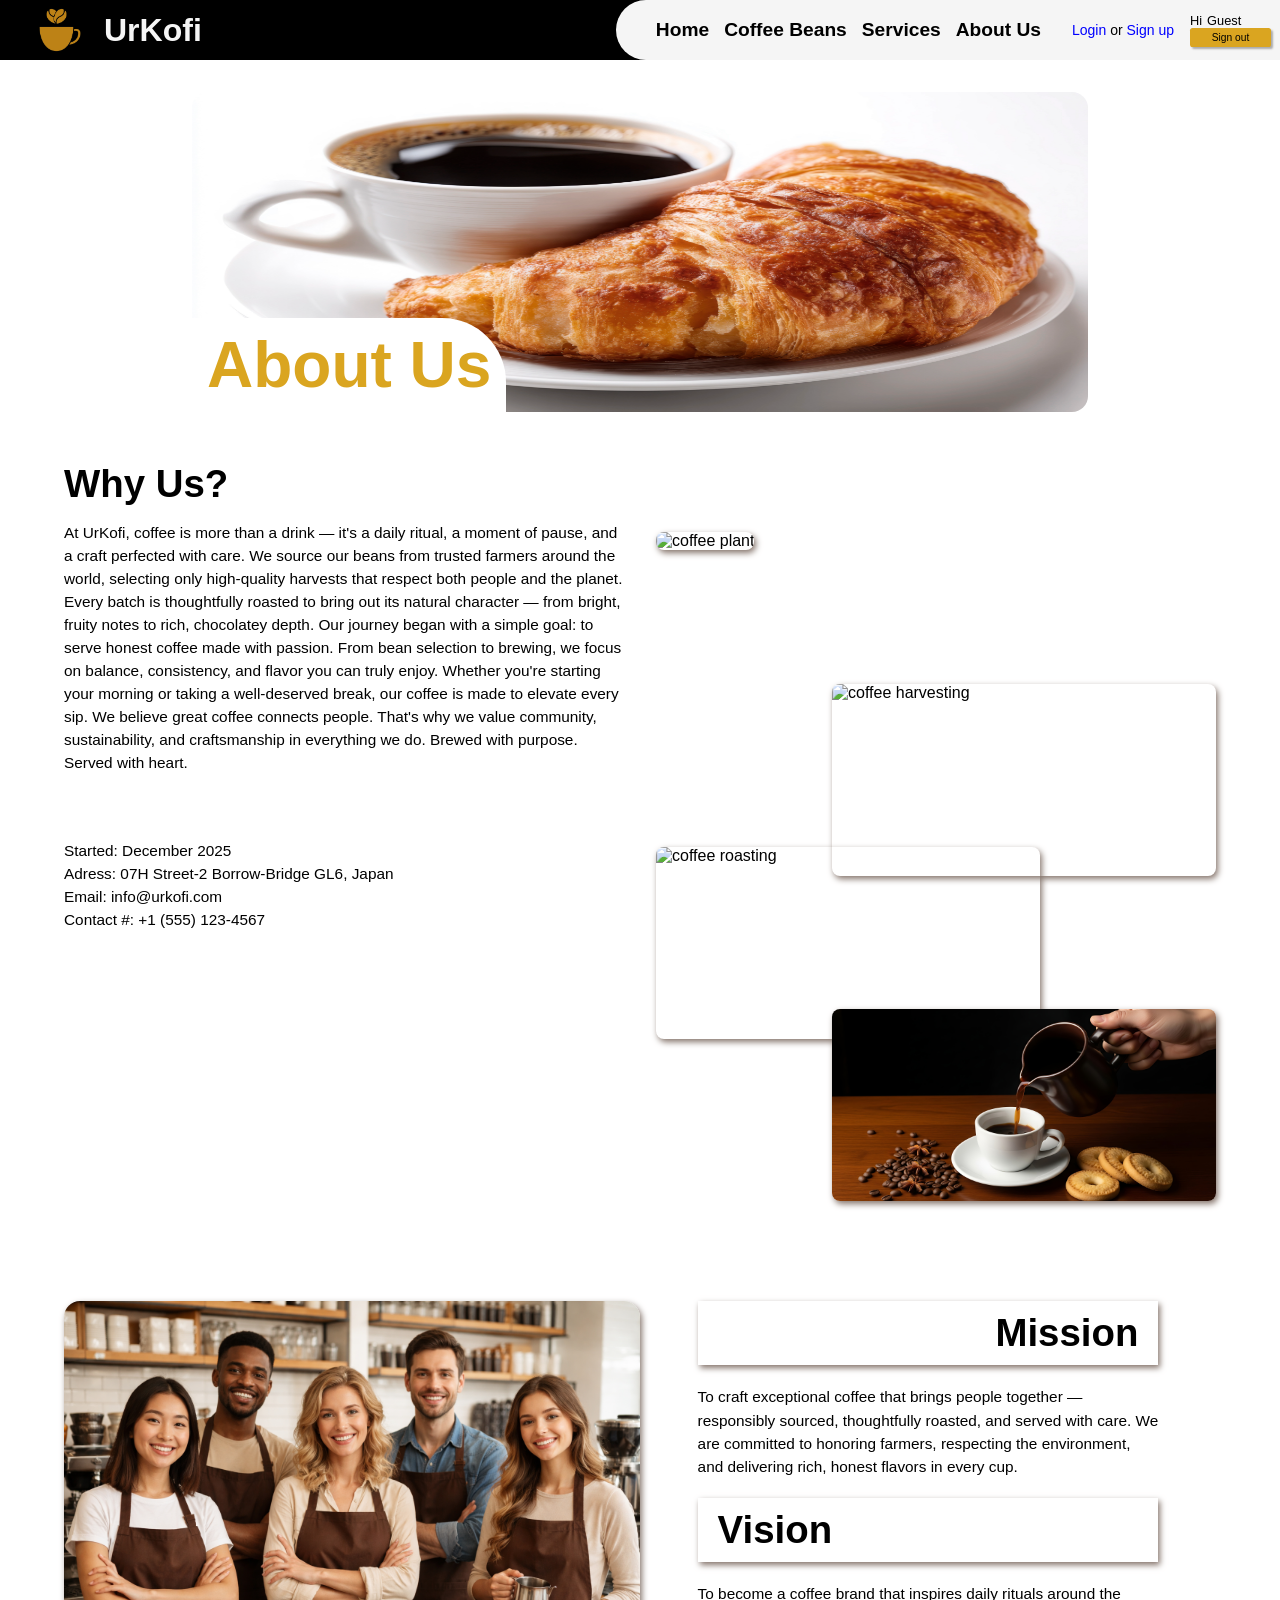
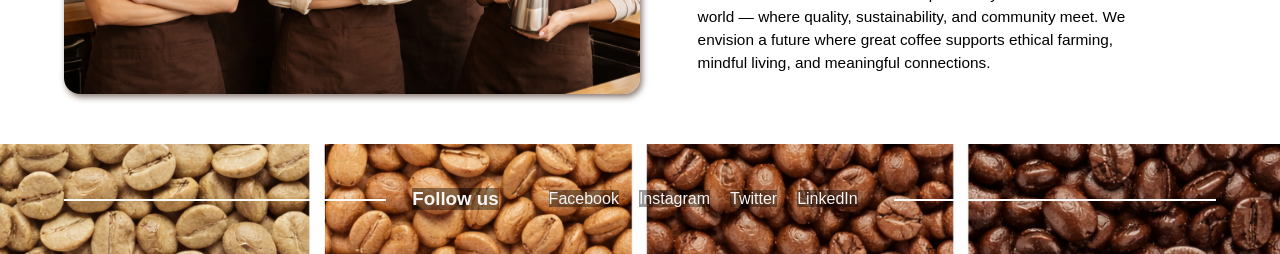
==== aboutus.html @ 7fd1421f "separated the css, modified and fixed the navigation html" ====
<!doctype html>
<html lang="en">
  <head>
    <meta charset="UTF-8" />
    <meta name="viewport" content="width=device-width, initial-scale=1.0" />
    <link rel="stylesheet" href="style/style.css" />
    <link rel="stylesheet" href="style/index.css" />
    <link
      rel="stylesheet"
      href="https://cdnjs.cloudflare.com/ajax/libs/font-awesome/6.5.0/css/all.min.css"
    />

    <title>About Us</title>
  </head>
  <body class="about-us-body-container">
    <div class="header-nav-container">
      <header>
        <img
          src="images/index/logo/coffee-cup.png"
          alt="webpage-logo"
          loading="lazy"
        />
        <h1>UrKofi</h1>
      </header>
      <nav class="webpage-navigation">
        <ul>
          <li><a href="index.html" class="nav-links">Home</a></li>
          <li><a href="coffeeBeans.html" class="nav-links">Coffee Beans</a></li>
          <li><a href="service.html" class="nav-links">Services</a></li>
          <li><a href="#" class="nav-links">About Us</a></li>
          <li>
            <p>
              <a class="to-login-html-button">Login</a> or
              <a href="signup.html" class="to-register-html-button">Sign up</a>
            </p>
          </li>
        </ul>
        <div class="user-container">
          <div>
            <span>Hi</span>
            <p class="logged-in-user">Guest</p>
          </div>
          <button type="button" class="logout-button">Sign out</button>
        </div>
      </nav>
    </div>
    <main>
      <section class="about-us-first-section-container">
        <div class="about-us-content-image-container">
          <img
            src="./images/aboutUs/firstSection/steaming-cup-coffee-butter-croissant.jpg"
            alt="coffee and bread"
            loading="lazy"
          />
          <h2>About Us</h2>
        </div>
      </section>
      <section class="about-us-second-section-container">
        <div class="about-us-content-text-container">
          <h3>Why Us?</h3>
          <p>
            At UrKofi, coffee is more than a drink — it's a daily ritual, a
            moment of pause, and a craft perfected with care. We source our
            beans from trusted farmers around the world, selecting only
            high-quality harvests that respect both people and the planet. Every
            batch is thoughtfully roasted to bring out its natural character —
            from bright, fruity notes to rich, chocolatey depth. Our journey
            began with a simple goal: to serve honest coffee made with passion.
            From bean selection to brewing, we focus on balance, consistency,
            and flavor you can truly enjoy. Whether you're starting your morning
            or taking a well-deserved break, our coffee is made to elevate every
            sip. We believe great coffee connects people. That's why we value
            community, sustainability, and craftsmanship in everything we do.
            Brewed with purpose. Served with heart.
          </p>
          <p>Started: December 2025</p>
          <p>Adress: 07H Street-2 Borrow-Bridge GL6, Japan</p>
          <p>Email: info@urkofi.com</p>
          <p>Contact #: +1 (555) 123-4567</p>
          <iframe
            src="https://www.google.com/maps?q=Tokyo,Japan&output=embed"
            width="80%"
            height="250"
            style="border: 0; border-radius: 16px"
            loading="lazy"
            referrerpolicy="no-referrer-when-downgrade"
          >
          </iframe>
        </div>
        <div class="why-us-images">
          <img
            src="./images/aboutUs/secondSection/coffeeplant.jpg"
            alt="coffee plant"
            loading="lazy"
          />
          <img
            src="./images/aboutUs/secondSection/coffeeharvest.jpg"
            alt="coffee harvesting"
            loading="lazy"
          />
          <img
            src="./images/aboutUs/secondSection/coffeeroast.jpg"
            alt="coffee roasting"
            loading="lazy"
          />
          <img
            src="./images/aboutUs/secondSection/coffeeserve.jpg"
            alt="coffee serving"
            loading="lazy"
          />
        </div>
      </section>
      <section class="about-us-third-section-container">
        <div class="about-us-third-section-image">
          <img
            src="./images/aboutUs/thirdSection/team.png"
            alt="group photo"
            loading="lazy"
          />
        </div>
        <div class="mission-vission-container">
          <div class="mission">
            <h3>Mission</h3>
            <p>
              To craft exceptional coffee that brings people together —
              responsibly sourced, thoughtfully roasted, and served with care.
              We are committed to honoring farmers, respecting the environment,
              and delivering rich, honest flavors in every cup.
            </p>
          </div>
          <div class="vission">
            <h3>Vision</h3>
            <p>
              To become a coffee brand that inspires daily rituals around the
              world — where quality, sustainability, and community meet. We
              envision a future where great coffee supports ethical farming,
              mindful living, and meaningful connections.
            </p>
          </div>
        </div>
      </section>

      <section class="about-us-fourth-section-container">
        <h3>Follow us</h3>
        <ul>
          <li><a href="https://www.facebook.com">Facebook</a></li>
          <li><a href="https://www.instagram.com">Instagram</a></li>
          <li><a href="https://www.twitter.com">Twitter</a></li>
          <li><a href="https://www.linkedin.com">LinkedIn</a></li>
        </ul>
      </section>
    </main>
    <script src="js/login.js" defer></script>
    <script src="js/signup.js"></script>
    <script src="js/mobileNav.js" defer></script>
    <script src="js/mobileFooter.js" defer></script>
  </body>
</html>
---- style/style.css ----
.first-section-container{
    background-image: url('../images/index/firstSection/delicious-coffee-cup-indoors.jpg');
    background-size: 100% clamp(200px, 600px, 800px);
    background-position: center;
    background-repeat: no-repeat;
    height: clamp(200px, 500px, 600px);
    display: flex;
    flex-direction: column;
    justify-content: center;
}
.first-section-container-text,
.first-section-container-link{
    display: flex;
    flex-direction: column;
    gap: 1em;
}
.first-section-container-text> h2,
.first-section-container-text> p,
.first-section-container-text> a{
    margin: 0 0 0 100px;
    color: #3B3030;
}
.first-section-container-text> h2{
    width: clamp(40%, 2vw, 90%);
    font-size: clamp(1.5rem, 4vw, 4rem);
     text-shadow:
    -1px -1px 0 goldenrod,
     1px -1px 0 goldenrod,
    -1px  1px 0 goldenrod,
     1px  1px 0 goldenrod;
}
.first-section-container-text> p{
    margin-top: 20px;
    color: whitesmoke;
    width: 40%;
    font-size: clamp(1.3rem, 1.8vw, 2rem);
    text-shadow:
    -1px -1px 0 #000,
     1px -1px 0 #000,
    -1px  1px 0 #000,
     1px  1px 0 #000;
}
.first-section-container-link p{
    color: black;
    margin: 0 100px 0 auto;
    font-weight: bolder;
}
.first-section-container-link a{
    color: whitesmoke;
    margin: 0 100px 0 auto;
}
.first-section-container-link a{
    padding: 10px 15px;
    background-color: goldenrod;
    text-decoration: none;
    font-weight: bolder;
    border-radius: 1em;
    box-shadow: 2px 3px 6px #85746b;
}
.first-section-container-link a:hover{
    color: goldenrod;
    background-color: black;
    background-color: rgba(0,0,0, 0.8);
    transition: 0.3s;
}
.second-section-container{
    width: 100%;
    display: flex;
    justify-content: center;
    gap: clamp(0em, 2vw, 2em);
    padding-bottom: 50px;
    height: 600px;
}
.second-section-container-text{
    display: flex;
    flex-direction: column;
    gap: 1em;
  
}
.second-section-container-text > h2{
    margin-top: 30px;
}
.second-section-container-text > p{
    margin-top: 3.5em;
}
.second-section-container-text > h2,
.second-section-container-text > p,
.second-section-container-text > ul{
    margin-left: 50px;
}
.coffee-selection{
    margin-top: 0;
    margin-bottom: 0;
    padding: 0;
    display: grid;
    grid-template-columns: auto auto;
    flex-wrap: wrap;
    width: clamp(100px, 25vw, 350px);
}
.coffee-selection > li{
    padding: 3px 5px;
}
.coffee-selection > li > button{
    font-size: clamp(0.9rem, 1.5vw, 1.2rem);
    color: black;   
    border: none;
    background-color: transparent;
}
.coffee-selection > li >button:hover{
    cursor: pointer;
    color: whitesmoke;
    transition: 0.3s;
}
.coffee-selection > li > button.currentSelected{
    transform: scale(1.09);
    color: whitesmoke;
}
.coffee-selection-text{
    display: none;
    flex-direction: column;
    align-items: center;
    text-align: center;
    flex-wrap: wrap;
    width: 60%;
    margin-top: 30px;
}
.coffee-selection-text.selectedCoffee{
    display: flex;
}
.coffee-selection-text h3{
    margin-top: 2.5em;
}
.coffee-selection-text p{
    margin: 10px clamp(5px, 2vw, 40px) 0 clamp(5px, 2vw, 40px);
    width: 70%;
    height: 80px;
    max-height: 110px;
}
.coffee-selection-text-images{
    display: flex;
    justify-content: center;
    gap: 2em;
    margin-top: auto;
}
.coffee-selection-text-images img{
    width: clamp(100px, 25vw, 300px);
    height: clamp(200px, 25vw, 400px);
    border-radius: 1em;
    box-shadow: 2px 3px 6px #85746b;
    
}
.coffee-images{
    transition: height 0.3s ease;
}
.third-section-container{
    display: flex;
    flex-direction: column;
    padding: 50px 0;
    justify-content: center;
    justify-items: center;
}
.third-section-container> h2{
   margin: 0 auto;
   padding-bottom: 50px;
    width: fit-content;
}
.third-sub-container{
    display: flex;
    justify-content: center;
}
.third-sub-container> div{
    flex: 30%;
}
.third-process-container{
    display: flex;
    flex-direction: column;
}
.third-process-container> img{
    margin-left: 100px;
}
.third-process-container> img:first-child{
    margin-top: 50px;
}
.third-process-container> :nth-child(2),
.third-process-container> :nth-child(4),
.third-process-container> :nth-child(6),
.third-process-container> :nth-child(8){
    margin: 10px 0 30px 100px;
    font-size: clamp(0.9rem, 1.5vw, 1.2rem);
}
.third-process-container> img{
    width: clamp(2em, 1vw, 4em);
    
}
.third-section-center-image> img{
    width: clamp(150px, 30vw, 600px);
    height: clamp(200px, 40vw, 700px);
}
.third-method-container{
    display: flex;
    flex-direction: column;
}
.third-method-container> h3{
    font-size: clamp(1.4rem, 1.5vw, 1.8rem);
    margin-bottom: 20px;
}
.third-method-container> ul{
    margin: 0;
    padding: 0;
    width: 90%;
}
.third-method-container> ul> li{
    margin-bottom: 10px;
}
.third-method-container> ul> li> h4{
    margin: 0;
}
.fourth-section-container{
    width: 100%;
    display: flex;
    flex-direction: column;
    justify-content: center;
    gap: clamp(0em, 2vw, 2em);
    padding: 50px 0;
}
.fourth-coffee-selection-text{
    display: flex;
    flex-direction: column;
    width: fit-content;
    margin: 0 auto;
}
.fourth-coffee-selection-text> p{
    margin-left: 50px;
}
.fourth-coffee-selection-text-images{
    display: flex;
    justify-content: center;
    gap: 2em;
}
.fourth-coffee-selection-text-images-container{
    display: flex;
    justify-content: center;
    gap: 2em;
    padding-bottom: 10px;
}
.fourth-coffee-selection-text-images{
    width: clamp(150px, 15vw, 200px);
    height: clamp(200px, 20vw, 300px);
}

.fifth-section-container{
    width: 100%;
    display: flex;
    flex-direction: column;
    justify-content: center;
    background-color: #6F4E37;
    padding: 50px 0;
    position: relative;
    overflow: hidden;
}
.fifth-section-container> h2{
     width: fit-content;
     margin: 0 auto;
     color: whitesmoke;
     padding-bottom: 50px;
}
.carousel-viewport {
    width: 95%;
    margin: 0 auto;
    overflow: hidden;
}
.customer-testimony-container{
    margin: 0 auto;
    display: flex;
    padding: 10px 0;
    justify-content: flex-start;
    transition: transform 0.5s ease-in-out;
    gap: 20px;
}
.customer-testimony{
    display: flex;
    flex: 0 0 calc((100% - 40px) / 3);
    flex-wrap: wrap;
    background-color: rgb(0, 0, 0);
    background-color: rgba(0, 0, 0, 0.4);
    color: whitesmoke;
    padding: 1.5em 1em;
    border-radius: 0.5em;
    box-shadow: 0 2px 6px rgba(255, 255, 255, 0.2);
}
.customer-testimony> img{
    border-radius: 50%;
    margin: 0 0 0 1.5em;
}
.customer-testimony> h3{
    width: fit-content;
    margin: 0 0 0 10px;
}
.stars{
    width: fit-content;
    color: gold;
    margin: 0 0 0 auto;
}
blockquote{
    margin: 0 auto;
    padding: 10px 0;
    width: 90%;
}
.prev,
.next {
    position: absolute;
    top: 50%;
    transform: translateY(20%);
    background: goldenrod;
    color: white;
    border: none;
    padding: 10px 12px;
    cursor: pointer;
    z-index: 1;
    border-radius: 0.25em;
}
.prev { 
    left: 5px;
}
.next { 
    right: 5px; 
}
.slider-dots {
  display: flex;
  justify-content: center;
  gap: 10px;
  margin-top: 20px;
}
.slider-dots button {
  width: 30px;
  height: 10px;
  border-radius: 0.25em;
  border: none;
  background-color: #ccc;
  cursor: pointer;
  padding: 0;
}
.slider-dots button.active {
  background-color: goldenrod; /* coffee color */
}

footer{
    display: flex;
    flex-direction: column;
    background-color: #4F3727;
}

.footer-first-container{
    display: flex;
    padding: 3em 0;
}
.footer-first-container > div{
    display: flex;
    flex-direction: column;
    justify-content: center;
    align-items: center;   
}
.footer-first-container > div > ul{
    margin: 0;
    padding: 0;
}
.footer-first-container > div > ul > li{
    padding: 0;
}
.footer-logo-container{
    display: flex;
}
.footer-logo-container-sub{
    width: 100%;
    display: flex;
    flex-direction: row;
    padding: 0;
    margin: 0;
}
.footer-logo{
    padding: 0;
    width: clamp(3rem, 4rem, 5rem);
    margin-left: 45px;
}
.footer-logo-container-sub > h3{
  margin: auto 0 auto 25px;
  color: whitesmoke;
}
.footer-logo-text{
    width: 100%;
    color: whitesmoke;
    width: 70%;
    margin-left: 30%;
}
.footer-page-links{
    display: flex;
    gap: 1.5em;
}
.footer-links-title{
    color: whitesmoke;
    align-self: baseline;
    margin: 0 0 0 0px;
}

.footer-page-links > ul{
    display: flex;
    flex-direction: column;
    align-content: center;
    gap: 20px;
    align-self: baseline;
}
.footer-page-links > ul > li{
   margin: 0 0 0 0;
   padding: 0;
}
.footer-page-links > ul > li > a{
    color: whitesmoke;
    font-size: clamp(0.9rem, 1vw, 1.4rem);
}
.footer-page-links > ul > li > a:hover{
    color: goldenrod;
    transition: 0.3s;
}
.footer-contact-items{
    display: flex;
    flex-wrap: wrap;
}
.footer-contact-items> p{
    font-size: clamp(0.9rem, 1vw, 1.4rem);
}
.footer-contact-images{
     width: clamp(1rem, 1.5vw, 2rem);
     height: clamp(1rem, 1.5vw, 2rem);
     margin-right: 10px;
}
.footer-contact-items p{
    color: whitesmoke;
}
.footer-first-container div:nth-child(2),
.footer-first-container div:nth-child(3){
    margin: 0 0 0 clamp(10px, 6vw, 150px);
}
.footer-first-container div:last-child{
    margin: 0 0 0 clamp(10px, 6vw, 150px);
    flex-wrap: wrap;
}

.footer-second-container{
    background-color: #3B3030;
    display: flex;
    align-items: center;
    padding: 1em 0;
}
.footer-reserved{
    margin-left: clamp(0px, 2vw, 50px);
}
.footer-second-container > p{
    color: whitesmoke;
}
.payment-methods{
    margin: 0 10px 0 auto;
}
.footer-second-container-images{
    margin-right: 100px;
    display: flex;
    gap: 1em;
}
.payment-cards{
    width: clamp(1rem, 3rem, 4rem);
}
@media only screen and (max-width: 540px){
    .first-section-container{
        height: clamp(200px, 250px, 300px); 
        background-size: cover;
        background-position: center;
        background-repeat: no-repeat;
    }
    .first-section-container-text> h2,
    .first-section-container-text> p,
    .first-section-container-text> a{
        margin: 0; 
    }
    .first-section-container-text> p{
        display: none; 
    }
    .first-section-container-text> h2{
        width: 70%; 
        margin: 0 0 0 1em; 
    }
    .first-section-container-text> p{
        margin-top: 0px; 
        font-size: clamp(1.2rem, 1.2vw, 1.5rem); 
    }
    .first-section-container-link p{
        display: none;   
    }
    .first-section-container-link a{
        width: fit-content;
        margin: 5em 0 0 1em;
    }
    .second-section-container{
        min-width: 100vw; 
        justify-content: start; 
        gap: unset;
        padding-bottom: 0;
        height: auto;
        overflow: hidden; 
    }
    .second-section-container-text{
        display: none; 
    }
    .coffee-selection-text{
        display: flex; 
        align-items: center;
        text-align: unset;
        min-width: 100%;
        margin-top: 0;
        transition: transform 0.4s ease;
    }
    .coffee-selection-text h3{
        margin: 1em 0 0 0; 
    }
    .coffee-selection-text p{
        margin: 1em 0 0 0; 
        width: 95%; 
        height: auto; 
        max-height: unset; 
    }
    .coffee-selection-text-images{
        gap: 1em; 
        margin-top: 1em; 
        padding: 0 1em 10px 1em;
    }
    .coffee-selection-text-images img{
        width: clamp(100px, 25vw, 300px); /**/
        height: clamp(100px, 25vw, 300px); /**/
    }
    .coffee-selection-text> div:nth-child(3){
        flex-direction: column;
    }
    .coffee-selection-text> div:nth-child(3)> img{
         width: clamp(250px, 25vw, 300px); 
        height: clamp(160px, 25vw, 300px); 
    }
    .second-section-container> div:nth-child(4){
        flex-direction: column; 
    }
    .second-section-container> div:nth-child(4)>div:nth-child(3)>img,
    .second-section-container> div:nth-child(5)>div:nth-child(3)>img{
         width: clamp(250px, 25vw, 300px); 
        height: clamp(130px, 20vw, 300px); 
    }
    #mocha-images{
        flex-direction: row;
    }
    #mocha-images>img{
        width: clamp(170px, 20vw, 300px); 
        height: clamp(170px, 20vw, 300px);  
    }
    .mobile-slider-dots{
        width: 100%;
        display: inline-block;
        text-align: center;
        margin: auto 0;
        border-bottom: 1px black solid;
    }
    .mobile-dot{
        display: inline-block;
        width: 20px;
        height: 10px;
        border-radius: 0.25em;
        margin: 0.2em;
        background: rgb(0, 0, 0);
        border: 1px black solid;
    }
    .mobile-dot.activeCoffee{
        background: goldenrod;
    }
    .third-section-container> h2{
       padding-bottom: 25px;
    }
    .third-sub-container{
        display: grid;
        grid-template-columns: 1fr 1fr;
        grid-template-rows: auto auto;
    }
    .third-sub-container> div{
        flex: unset; 
    }
    .third-process-container{
        grid-column-start: 1; 
        grid-column-end: 2; 
        grid-row-start: 1; 
        grid-row-end: 2; 
    }
    .third-process-container> img{
        margin: 0 0 0 2.5em; 
    }
    .third-process-container> img:first-child{
        margin-top: 0; 
    }
    .third-process-container> :nth-child(2),
    .third-process-container> :nth-child(4),
    .third-process-container> :nth-child(6),
    .third-process-container> :nth-child(8){
        margin: 0 0 1em 3em; 
    }
    .third-section-center-image{
        grid-column-start: 2; 
        grid-column-end: 3; 
        grid-row-start: 1; 
        grid-row-end: 2; 
    }
    .third-section-center-image> img{
        width: clamp(170px, 30vw, 600px);
        height: clamp(250px, 40vw, 700px);
        margin: auto; 
    }
    .third-method-container{
        grid-column-start: 1; 
        grid-column-end: 3; 
        grid-row-start: 2; 
        grid-row-end: 3; 
        margin: 0 1em; 
    }
    .third-method-container> ul{
        width: 100%;
    }
    .fourth-section-container{
        padding: 0;
    }
    .fourth-coffee-selection-text> h2{
        padding-top: 10px;
    }
    .fourth-coffee-selection-text> p{
        margin-left: 0; 
         margin: 0 auto; 
    }
    .fourth-coffee-selection-text-images-container{
        gap: 0; 
        display: grid;
        grid-template-columns: auto auto;
        grid-template-rows: auto auto;
    }
    .fourth-coffee-selection-text-images{
        width: clamp(150px, 13vw, 200px);
        height: clamp(200px, 20vw, 300px);
    }
    .fifth-section-container{
        padding: 20px 0 80px 0;
    }
    .fifth-section-container> h2{
         padding-bottom: 10px;
         text-align: center;
    }
    .customer-testimony{
        flex: 0 0 calc((100%) / 1); 
        transition: transform 0.4s ease;
    }
    .prev,
    .next {
        display: none; 
    }
    .slider-dots {
      margin-top: 0px;
    }
    .slider-dots> button {
      width: 10px;
      height: 10px;
      border-radius: 50%;
      border: none;
      background-color: #ccc;
      cursor: pointer;
      padding: 0;
    }
    footer{
        display: none;
    }
    /*These below are needed for 540*/
    .input-field-container{
        position: fixed;
        inset: 0;
        width: 100vw;
        height: 100vh;
        top: 0;
        left: 0;
        background-color: goldenrod;
        z-index: 99;
        transform: translateX(100%);
        opacity: 0;
        transition: transform 0.6s ease, opacity 0.6s ease;
        overflow-x: auto;
    }
    .logged-user-container{
        width: 100vw;
        height: 100vh;
        transform: translateX(100%);
        opacity: 0;
        transition: transform 0.6s ease, opacity 0.6s ease;
    }
    .activeInput {
        transform: translateX(0);
        opacity: 1;
    }
    .hideInputField{
        display: none;
    }
    .close-input-field,
    .close-signup-form{
        width: 50px;
        height: 50px;
        margin: 5px 0 0 5px;
        font-size: 2rem;
        font-weight: bolder;
        border: none;
        background-color: transparent;
    }
    #burger> img,
    #burger-close> img{
        width: 30px;
        height: 30px;
    }
}
@media (min-width: 541px) and (max-width: 768px){
    .first-section-container{
        background-size: 100% clamp(200px, 400px, 800px); 
        height: clamp(200px, 400px, 600px); 
    }
    .first-section-container-text,
    .first-section-container-link{
        gap: 0; 
    }
    .first-section-container-text> h2,
    .first-section-container-text> p,
    .first-section-container-text> a{
        margin: 0 0 0 30px; 
    }
    .first-section-container-text> h2{
        width: clamp(60%, 2vw, 90%); 
        margin-top: 30px; 
    }
    .first-section-container-text> p{
        margin-top: 140px; 
        width: 80%; 
    }
    .first-section-container-link p{
        margin: 0 30px 0 auto; 
    }
    .first-section-container-link a{
        margin: 0 30px 0 auto; 
    }

    .second-section-container{
        height: auto; 
        padding: 30px 0; 
    }
    .second-section-container-text{
        width: 40%; 
    }
    .second-section-container-text > h2{
        margin-top: 0; 
    }
    .second-section-container-text > p{
        margin-top: 0; 
    }
    .second-section-container-text > h2,
    .second-section-container-text > p,
    .second-section-container-text > ul{
        margin-left: 20px; 
    }
    .coffee-selection{
        width: 100%; 
    }
    .coffee-selection > li > button{
        text-align: left; 
    }
    .coffee-selection-text{
        margin-top: 0; 
    }
    .coffee-selection-text p{
        width: 90%; 
        height: auto; 
        max-height: unset; 
        padding-bottom: 20px; 
    }
    .third-section-container{
        padding: 30px 0; 
    }
    .third-section-container> h2{
       margin: 0 0 0 20px; 
       padding-bottom: 30px; 
    }
    .third-sub-container{
        display: grid; 
        grid-template-columns: 1fr 1fr 1fr; 
        grid-template-rows:  auto auto; 
    }
    .third-sub-container> div{
        flex: unset; 
    }
    .third-process-container{
        grid-column-start: 1;
        grid-column-end: 2;
        grid-row-start: 1;
        grid-row-end: 2;
        display: grid;
        grid-template-columns: auto auto;
        width: 100%;
        gap: 10px;
    }
    .third-process-container> img{
        margin-left: 30px; 
    }
    .third-process-container> img:first-child{
        margin-top: 0px; 
    }
    .third-process-container> :nth-child(2),
    .third-process-container> :nth-child(4),
    .third-process-container> :nth-child(6),
    .third-process-container> :nth-child(8){
        margin: auto 0; 
    }
    .third-section-center-image{
        grid-column-start: 1;
        grid-column-end: 2;
        grid-row-start: 2;
        grid-row-end: 3;
    }
    .third-section-center-image> img{
        margin-left: 30px; 
    }
    .third-method-container{
        grid-column-start: 2;
        grid-column-end: 4;
        grid-row-start: 1;
        grid-row-end: 3;
        display: flex;
        flex-direction: column;
        margin-left: 30px;
    }
    .third-method-container> ul{
        width: 95%;
    }
    .fourth-section-container{
        padding: 30px 0;
    }
    .fourth-coffee-selection-text{
        margin: 0; 
    }
    .fourth-coffee-selection-text> h2{
        margin-left: 20px;
    }
    .fourth-coffee-selection-text> p{
        margin-left: 20px; 
    }
    .fourth-coffee-selection-text-images-container{
        gap: 0;/**/
    }
    .fourth-coffee-selection-text-images{
        width: clamp(190px, 15vw, 200px); 
        height: clamp(250px, 20vw, 300px); 
    }
    .fifth-section-container{
        padding: 30px 0; 
    }
    .fifth-section-container> h2{
         margin: 0 0 0 20px; 
         padding-bottom: 30px; 
    }
    .customer-testimony{
        flex: 0 0 calc((100% - 20px) / 2); 
    }
    .prev { 
        left: 1px;
    }
    .next { 
        right: 1px; 
    }
    footer{
        margin-top: auto; 
    }
    .footer-first-container{
        padding: 25px 0; 
        gap: 10px; 
        width: 95%; 
        margin: 0 auto; 
    }
    .footer-logo-container{
        flex: 25%; 
    }
    .footer-logo{
        margin-left: 0px; 
    }
    .footer-logo-container-sub > h3{
      margin: auto 0; 
      width: 70%; 
    }
    .footer-logo-text{
        width: 90%; 
        margin-left: 0; 
    }
    .footer-page-links{
        gap: 10px; 
    }
    .footer-links-title{
        margin: 0; 
    }

    .footer-page-links > ul{
        display: flex;
        flex-direction: column;
        align-content: center;
        gap: 10px;
        align-self: baseline;
        height: 104px; 
    }
    .footer-contact-items{
        display: flex;
        flex-wrap: wrap;
        align-items: baseline;
    }
    .footer-contact-items> p{
        font-size: clamp(0.9rem, 1vw, 1.4rem); 
    }
    .footer-first-container div:nth-child(2),
    .footer-first-container div:nth-child(3),
    .footer-first-container div:last-child{
        margin: 0; 
    }
    .footer-second-container{
        padding: 10px 0; 
    }
    .payment-cards{
        width: clamp(1rem, 2rem, 4rem); 
    }
}


/*Coffee Beans HTML*/
.coffee-beans-first-section{
    background-image: url('../images/coffeeBeans/firstSection/vecteezy_morning-brew-coffee-beans-and-hot-cup_74379678.jpg');
    background-size: 100% 600px;
    background-position: center;
    background-repeat: no-repeat;
    height: 500px;
    display: flex;

    align-items: center;
}
.coffee-beans-first-section-text{
    width: 40%;
    display: flex;
    flex-direction: column;
    gap: 3em;
}
.coffee-beans-first-section > div > h2,
.coffee-beans-first-section > div > p{
    color: whitesmoke;
    width: 80%;
    margin: 0 auto;
}
.coffee-beans-first-section > div > h2{
    font-size: clamp(1.5rem, 3.5vw, 3rem);
    color: black;
    text-shadow:
    -2px -2px 0 goldenrod,
     2px -2px 0 goldenrod,
    -2px  2px 0 goldenrod,
     2px  2px 0 goldenrod;
}
.coffee-beans-first-section > div > p{
    font-size: clamp(1rem, 2vw, 2rem);
    text-shadow:
    -1px -1px 0 #000,
     1px -1px 0 #000,
    -1px  1px 0 #000,
     1px  1px 0 #000;
}
.coffee-of-the-week{
    display: flex;
    width: 90%;
    margin: 0 auto;
    gap: 2em;
    padding: 3em 0;
}
.article-left-panel-container{
    flex: 50%;
    display: flex;
    flex-direction: column;
    align-items: center;
}
.article-left-panel-container-image-container{
    padding: 5px;
}
.article-left-panel-container-image-container > img{
    width: clamp(450px, 1.5vw, 500em);
    height: clamp(350px, 1.5vw, 400em);
    border-radius: 1em;
    box-shadow: 0 3px 6px #000000;
}
.article-left-panel-button-list{
    width: clamp(450px, 1.5vw, 500em);
    display: flex;
    justify-content: space-between;
    gap: 2em;
    padding: 0;
    margin-top: 50px;
}
.article-left-panel-button{
    width: clamp(80px, 1.5vw, 100em);
    height: clamp(80px, 1.5vw, 100em);
    padding: 0;
    margin: 0;
    border: none;
    background-color: transparent;
}
.article-left-panel-button > img{
    width: inherit;
    height: inherit;
    padding: 0;
    margin: 0;
    border-radius: 1em;
}
.cappuccino-button-carousel{
    opacity: 0.5;
}
.activeButton{
    opacity: 1;
}
.article-right-panel-container-text{
    display: flex;
    flex-direction: column;
}
.article-right-panel-container-text > h3{
   margin-top: 100px;
    font-size: clamp(1.3em, 3vw, 4em);
}
.coffee-bean-stars{
    margin-top: 10px;
    font-size: clamp(1.2em, 2.5vw, 3.5em);
    display: flex;
}
.coffee-bean-stars > p{
    margin-right: 20px;
}
.coffee-bean-stars > i{
    font-size: clamp(14px, 1.5vw, 24px);
    margin: auto 0;
    color: goldenrod;
    text-shadow:
    -1px -1px 0 #4F3727,
     1px -1px 0 #4F3727,
    -1px  1px 0 #4F3727,
     1px  1px 0 #4F3727;
}
.article-right-panel-container-text > p:nth-child(3){
    margin-top: 10px;
    font-size: clamp(1em, 1.5vw, 2.5em);
}
.article-right-panel-container-text > p:last-child{
    margin-top: 10px;
    font-size: clamp(1.2em, 2vw, 3em);
}
.article-right-panel-button-list{
    margin-top: 50px;
    display: flex;
}
.article-right-panel-button-list > button{
    font-size: clamp(0.8em, 1.3vw, 2em);
    background-color: #4F3727;
    border: none;
    color: whitesmoke;
    padding: 10px 15px;
    box-shadow: 0 5px 20px #6F4E37;
    border-radius: 0.25em;
}
.article-right-panel-button-list> button > img{
    margin: 0 10px;
}
.product-sale-list-container{
    background-color: #7f482f;
    padding: 50px 0;
    position: relative;
}
.product-sale-list-container > h3{
    font-size: clamp(1.3em, 2.5vw, 4em);
}
.product-sale-list-container > p{
    font-size: clamp(0.8em, 1.3vw, 2em); 
    margin-bottom: 30px; 
}
.product-sale-list-container > h3,
.product-sale-list-container > p{
    margin-left: 30px;
    color: goldenrod;
}
.beans-carousel-viewport{
    width: 95%;
    margin: 0 auto;
    overflow: hidden;
    position: relative;
}
.product-sale-list-item-container{
    display: flex;
    justify-content: flex-start;
    gap: 20px;
    margin: 0 auto;
    padding: 5px 0;
    transition: transform 0.5s ease-in-out;
}
.product-sale-item-container{
    display: flex;
    flex-direction: column;
    background-color: rgb(229, 229, 229);
    padding: 10px 0px 20px 0;
    border-radius: 0.5em;
    box-shadow: 0 3px 6px #030303;
    flex: 0 0 calc((100% - 60px) / 4);
}
.product-sale-item-container > h4{
    margin: 0 0 0 15px;
    font-size: clamp(1.2em, 1.5vw, 2em);
    padding-bottom: 10px;
}
.product-sale-item{
    width: clamp(100px, 15vw, 150px);
    height: clamp(150px, 25vw, 200px);
    margin: 0 auto;
}
.product-sale-item-description{
    display: flex;
    flex-wrap: wrap;
    flex: 1;
}
.product-sale-item-description > p{
    width: 90%;
    margin: 0 auto;
    padding: 1em 0 0 0;
}
.product-sale-item-description > h5{
    width: 90%;
    margin: 0 auto;
    padding: 0 0 1em 0;
    color: goldenrod;
    font-size: 1rem;
    font-weight: bold;
}
.product-sale-item-description > div{
    width: 90%;
    margin: 0 auto;
    display: flex;
    align-items: center;
}
.product-sale-item-description > div> span{
    font-size: clamp(1.2em, 1.5vw, 2em);
    font-weight: bold;
}
.product-sale-item-description > div > button{
    display: flex;
    align-items: center;
    margin-left: auto;
    padding: 5px 20px;
    border: none;
    background-color: goldenrod;
    border-radius: 0.25em;
}
.product-sale-item-description > div> button > img{
    margin-right: 10px;
}
.product-sale-item-container > h4,
.product-sale-item-description > p,
.product-sale-item-description > div > span{
    color: #4b2b1b;
}
.coffeePrev,
.coffeeNext {
    position: absolute;
    top: 50%;
    transform: translateY(50%);
    background: goldenrod;
    color: white;
    border: none;
    padding: 10px 12px;
    cursor: pointer;
    z-index: 1;
    border-radius: 0.25em;
}
.coffeePrev { 
    left: 5px;
}
.coffeeNext { 
    right: 5px; 
}
.coffee-dots {
  display: flex;
  justify-content: center;
  gap: 10px;
  margin-top: 20px;
}
.coffee-dots button {
  width: 30px;
  height: 10px;
  border-radius: 0.25em;
  border: none;
  background-color: #ccc;
  cursor: pointer;
  padding: 0;
}
.coffee-dots button.coffeeActive {
  background-color: goldenrod; /* coffee color */
}

.other-sale-list-container{
    padding: 50px 0;
}
.other-sale-list-container > h3{
    font-size: clamp(1.3em, 2.5vw, 4em);
    margin-left: 30px;
    padding-bottom: 30px;
}
.other-items-container{
    width: 100%;
}
.other-items-list-container{
    width: 95%;
    margin: 0 auto;
    display: flex;
    padding: 0;
    gap: 1em;
}
.other-items{
    display: flex;
    flex-direction: column;
    background-color: rgb(229, 229, 229);
    width: clamp(300px, 25vw, 400px);
    padding: 20px 0;
    border-radius: 0.5em;
    position: relative;
    box-shadow: 0 3px 6px #030303;
}
.other-items > h4{
    margin: 0 0 0 15px;
    font-size: clamp(1.2em, 1.5vw, 2em);
    padding-bottom: 10px;
}
.other-sale-item{
    width: clamp(150px, 20vw, 300px);
    height: clamp(200px, 20vw, 350px);
    margin: 0 auto;
}
.other-sale-item-description{
    display: flex;
    flex-wrap: wrap;
    flex: 1;
}
.other-sale-item-description > p{
    width: 90%;
    margin: 0 auto;
    padding: 1em 0 0 0;
}
.other-sale-item-description > h5{
    width: 90%;
    margin: 0 auto;
    padding: 0 0 1em 0;
    color: goldenrod;
    font-size: 1rem;
    font-weight: bold;
}
.other-sale-item-description > div{
    width: 90%;
    margin: auto auto 0 auto;
    display: flex;
    align-items: center;
    
}
.other-sale-item-description > div> span{
    font-size: clamp(1.2em, 1.5vw, 2em);
    font-weight: bold;
}
.other-sale-item-description > div > button{
    display: flex;
    align-items: center;
    margin-left: auto;
    padding: 5px 20px;
    border: none;
    background-color: goldenrod;
    border-radius: 0.25em;
}
.other-sale-item-description > div> button > img{
    margin-right: 10px;
}
.other-sale-list-container > h3,
.other-items > h4,
.other-sale-item-description > p,
.other-sale-item-description > div > span{
    color: #4b2b1b;
}

.cart-float-container{
    width: 50px;
    height: 50px;
    background-color: transparent;
    position: fixed;
    top: 5em;
    right: 0.2em;
    z-index: 99;
}
.cart-float-container > a{
    padding: 15px;
    border-radius: 50%;
    background-color: goldenrod;
    border: none;
    display: flex;
    justify-content: center;
}
.cart-float-container > span{
    position: inherit;
    margin: 0 0 0 0;
    padding: 0;
    color: #4b2b1b;
    text-shadow:
    -1px -1px 0 #ffffff,
     1px -1px 0 #ffffff,
    -1px  1px 0 #ffffff,
     1px  1px 0 #ffffff;
    font-size: clamp(1.2em, 1.3vw, 2em);
    top: 5.5em;
    right: 2em;
}
.article-left-panel-button:hover,
.plus-minus-button-container> button:hover,
.article-right-panel-button-list > button:hover,
.product-sale-item-description > div > button:hover,
.other-sale-item-description > div > button:hover,
#checkout-button{
    cursor: pointer;
}
@media only screen and (max-width: 540px){
    .coffee-beans-first-section{
        background-size: 100% 300px;
        height: 300px; 
    }
    .coffee-of-the-week{ 
        width: 100%; 
        flex-direction: column;
        gap: 1em; 
    }
    .article-left-panel-container-image-container > img{
        width: clamp(350px, 1.5vw, 500em); 
        height: clamp(250px, 1.5vw, 400em); 
    }
    .article-left-panel-button-list{
        justify-content: center; 
        width: 80%;
        margin: 10px auto 0 auto;
    }
    .article-left-panel-button{
        width: clamp(65px, 1.5vw, 100px); 
        height: clamp(65px, 1.5vw, 100px); 
    }
    .article-right-panel-container-text{
        width: 90%; 
        margin: 0 auto; 
    }
    .article-right-panel-container-text > h3{
        margin-top: 0px; 
    }
    .article-right-panel-button-list{
        width: 90%; 
        margin: 10px auto 0 auto; 
    }
    .article-right-panel-button-list > button{
        display: flex;
        align-items: center;
    }
    .product-sale-list-container{
        padding: 20px 0; 
    }
    .product-sale-list-container > h3{
        font-size: clamp(1.3rem, 2.5vw, 4rem); 
    }
    .product-sale-list-container > p{
        font-size: clamp(0.9rem, 1.3vw, 2rem); 
    }
    .product-sale-list-item-container{
        flex-direction: row; 
        width: 100vw; 
    }
    .product-sale-item-container{
        flex: unset; 
        width: 80vw; 
        flex-shrink: 0; 
        transition: transform 0.4s ease; 
    }
    .product-sale-item{
        width: clamp(150px, 15vw, 150px);
        height: clamp(200px, 25vw, 200px);
    }
    .coffeePrev,
    .coffeeNext {
        display: none; 
    }
    .coffee-dots {
      margin-top: 20px; 
    }
    .coffee-dots button {
      width: 10px; 
      border-radius: 50%; 
    }
    .other-items-list-container{
        padding: 0 0 40px 0; 
        flex-direction: column; 
    }
    .other-items{
        width: clamp(350px, 25vw, 400px);
        margin: 0 auto;
    }
    .other-sale-item{
        width: clamp(200px, 20vw, 300px);
        height: clamp(200px, 20vw, 350px);
        margin: 0 auto;
    }
    .cart-float-container{
        z-index: 9;
    }
}
@media (min-width: 541px) and (max-width: 768px){
    .coffee-beans-first-section{
        background-size: 100% 400px; 
        height: 400px; 
    }
    .coffee-beans-first-section-text{
        width: 60%; 
        gap: 150px;
    }
    .coffee-beans-first-section > div > h2,
    .coffee-beans-first-section > div > p{
        width: 80%; 
        margin: 0 0 0 20px; 
    }
    .coffee-of-the-week{
        width: 95%; 
        gap: 20px; 
        padding: 30px 0; 
    }
    .article-left-panel-container-image-container > img{
        width: clamp(350px, 1.5vw, 500em); 
        height: clamp(250px, 1.5vw, 400em); 
    }
    .article-left-panel-button-list{
        width: clamp(350px, 1.5vw, 500em);
        justify-content: center; 
        gap: 20px; 
        margin: 10px 0 0 0; 
    }
    .article-right-panel-container-text > h3{
       margin-top: 10px; 
    }
    .article-right-panel-button-list > button{
        display: flex;
        align-items: center; 
    }
    .product-sale-list-container{
        padding: 30px 0; 
    }
    .product-sale-list-container > p{
        font-size: clamp(0.9em, 1.3vw, 2em); 
        margin-bottom: 20px; 
    }
    .product-sale-list-container > h3,
    .product-sale-list-container > p{
        margin-left: 20px; 
    }
    .product-sale-item-container{
        flex: 0 0 calc((100% - 40px) / 3);
    }
    .product-sale-item{
        height: clamp(150px, 20vw, 200px); 
    }
    .coffeePrev,
    .coffeeNext {
        padding: 8px 7.5px; 
    }
    .coffeePrev { 
        left: 0px;
    }
    .coffeeNext { 
        right: 0px; 
    }
    .other-sale-list-container{
        padding: 30px 0; 
    }
    .other-sale-list-container > h3{
        margin-left: 20px; 
        padding-bottom: 20px; 
    }
    .other-items-list-container{
        display: grid; 
        grid-template-columns: auto auto; 
        grid-template-rows: auto auto; 
    }
    .other-items{
        margin: 0 auto; 
    }
    .other-sale-item{
        width: clamp(130px, 150px, 300px); 
        height: clamp(130px, 150px, 350px); 
    }
}
/*Services HTML*/
.service-body-container{
    background-color: white;
}
.service-first-section-container{
    background-image: url('../images/services/firstSection/vecteezy_roasted-coffee-beans-with-deep-brown-tones-perfect-for_68693295.jpg');
    background-size: 100% 600px;
    background-repeat: no-repeat;
    background-position: center;
    display: flex;
    padding: 50px 0;
}
.service-first-section-content{
    display: flex;
    flex-direction: column;
    padding-left: 50px;
    width: 60%;
}
.service-first-section-content> h2{
    width: 60%;
}
.service-first-section-content> h2,
.service-first-section-content> p{
    color: whitesmoke;
}
.service-first-section-content> p{
    padding: 10px 0;
}
.service-first-section-content> p> a{
    color: goldenrod;
}
address{
    width: fit-content;
    margin-top: 50px; 
}
address> a{
    color: black;
    background-color: goldenrod;
    padding: 15px 10px;
    border-radius: 0.25em;
    box-shadow: 2px 3px 6px #85746b;
}
address> a:hover{
    color: goldenrod;
    background-color: black;
    background-color: rgba(0,0,0, 0.8);
    transition: 0.3s;
}
.service-first-section-container> img{
    width: clamp(400px, 25vw, 600px);
    height: clamp(200px, 25vw, 250px);
    border-radius: 0.5em;
    box-shadow: 0 3px 6px #85746b;
}
.service-second-section-container{
   /* background-image: url('../images/Services/Barista/ChatGPT\ Image\ Dec\ 27\,\ 2025\,\ 08_54_21\ PM.png');
    background-size: cover;
    background-position: center;
    background-repeat: no-repeat;*/
    display: flex;
    flex-direction: column;
    gap: 3em;
}
.service-second-section-container> h2{
    padding: 50px 0 20px 0;
    margin-left: 50px;
    color: goldenrod;
}
.barista-list-container{
    display: flex;
}
.barista-list-container> div{
    width: 50%;
    display: flex;
    flex-direction: column;
    padding:  0;

}
.barista-list-container> div> h3{
    margin-left: 50px;
    padding: 20px 0;
    font-size: clamp(1.5em, 1.5vw, 2em);
    
}
.barista-list-container> div> p{
    margin-left: 50px;
    padding: 5px 0;
    font-weight: bolder;

}
.barista-list-container> div> p> span{
    font-weight: 100;
}
.barista-list-container> img{
    width: clamp(400px, 25vw, 600px);
    height: clamp(200px, 25vw, 250px);
    margin: auto;
    border-radius: 1em;
    box-shadow: 0 3px 6px #85746b;
}
.service-second-section-container div:nth-child(3){
    display: grid;
    grid-template-columns: 50% 50%;
    grid-template-rows: 1fr;
    gap: none;
    padding: 0;
    margin: 0;
}
.service-second-section-container div:nth-child(3)>div{
    grid-column-start: 2;
    grid-column-end: 3;
    grid-row-start: 1;
    grid-row-end: 2;
    width: inherit;
    
}
.service-second-section-container div:nth-child(3)>img{
     grid-column-start: 1;
    grid-column-end: 2;
    grid-row-start: 1;
    grid-row-end: 2;
}
.service-second-section-container div:nth-child(5){
    display: grid;
    grid-template-columns: 50% 50%;
    grid-template-rows: 1fr;
    gap: none;
    padding: 0;
    margin: 0;
}
.service-second-section-container div:nth-child(5)>div{
    grid-column-start: 2;
    grid-column-end: 3;
    grid-row-start: 1;
    grid-row-end: 2;
    width: inherit;
    
}
.service-second-section-container div:nth-child(5)>img{
     grid-column-start: 1;
    grid-column-end: 2;
    grid-row-start: 1;
    grid-row-end: 2;
}
.service-second-section-container div:nth-child(5)> div> p{
    font-weight: 100;
}
.email-resume{
    margin-left: 50px;
}

.service-third-section-container{
    display: flex;
    flex-direction: column;
    padding: 50px 0 0 0;
}
.service-third-section-container> h2{
    padding: 30px 0 30px 50px;
    background-color: goldenrod;
}
.bread-container-text{
    background-image: url('../images/services/thirdSection/vecteezy_fresh-bread-on-dark-background_5042859.jpg');
    background-size: 100% 500px;
    background-position: center;
    background-repeat: no-repeat;
    display: flex;
    flex-direction: column;
    color: white;
    padding: 100px 0;
    
}
.bread-container-text> p{
    margin-left: 50px;
    font-size: clamp(1.2rem, 1.5rem, 2rem);
}
.bread-container-text> ul{
    padding: 0;
    margin-left: 50px;
   
}
.bread-container-text> ul> li{
     font-size: clamp(1rem, 1.2rem, 1.5rem);
     padding: 2px 0;
}
.relaxing-container{
    background-image: url('../images/services/fourthSection/high-angle-view-delicious-espresso-coffee-cup-white-wooden-table.jpg');
    background-size: cover;
    background-position: center;
    background-repeat: no-repeat;
    width: 100%;
    margin: 0 auto;
    padding:  50px 0;
}
.relaxing-container> div{
    display: grid;
    grid-template-columns: 50% 50%;
    grid-template-rows: 1fr 1fr;
    padding: 0;
    gap: 3em 0;
    width: 70%;
}
.relaxing-container-text{
    display: flex;
    flex-direction: column;
    justify-content: center;
    align-items: center;
}
.relaxing-container-text> p{
    font-size: clamp(1rem, 1.3rem, 2rem);
    width: 80%;
    text-align: center;
}
.relaxing-container-text> a{
    width: fit-content;
    padding: 15px 10px;
    margin-top: 50px;
    font-size: clamp(0.8rem, 1rem, 1.5rem);
    background-color: goldenrod;
    border: none;
    border-radius: 0.25em;
    box-shadow: 2px 3px 6px #85746b;
    color: black;
}
.relaxing-container-text> a:hover{
    cursor: pointer;
    color: goldenrod;
    background-color: black;
    background-color: rgba(0,0,0, 0.8);
    transition: 0.3s;
}
.relaxing-container> div> img:nth-child(2){
    grid-column-start: 2;
    grid-column-end: 3;
    grid-row-start: 1;
    grid-row-end: 2;
}
.relaxing-container> div> img:nth-child(3){
    grid-column-start: 1;
    grid-column-end: 2;
    grid-row-start: 2;
    grid-row-end: 3;
}
.relaxing-container> div> img:last-child{
    grid-column-start: 2;
    grid-column-end: 3;
    grid-row-start: 2;
    grid-row-end: 3;
}
.relaxing-container> div> img:nth-child(3),
.relaxing-container> div> img:nth-child(2),
.relaxing-container> div> img:last-child{
    box-shadow: 0 3px 6px #85746b;
}
.relaxing-container> div> img{
    width: clamp(200px, 20vw, 600px);
    height: clamp(200px, 20vw, 500px);
    margin: 0 auto;
    width: 90%;
    border-radius: 1em;
}
.service-fourth-section-container{
    display: flex;
    flex-direction: column;
    align-items: center;
    padding: 50px 0;
    background-color: goldenrod;
}
.service-fourth-section-container> p{
    font-size: clamp(1rem, 1.3rem, 1.7rem);
}
@media only screen and (max-width: 540px){
    .service-second-section-container{
        width: 100vw; 
        background-color: white; 
        gap: 1em; 
        padding-bottom: 50px;
    }
    .service-second-section-container> h2{
        width: 90%; 
        padding: 20px 0 0 0; 
        margin: 0 auto; 
        color: #4F3727 
    }
    .barista-list-container,
    .service-second-section-container div:nth-child(3),
    .service-second-section-container div:nth-child(5){
        width: 100vw; 
        display: flex;
        flex-direction: column; 
    }
    .barista-list-container> div,
    .service-second-section-container div:nth-child(3)>div,
    .service-second-section-container div:nth-child(5)>div{
        width: 90%; 
        margin: 0 auto; 
        display: flex;
        flex-direction: column;
        padding:  0;

    }
    .barista-list-container> div> h3{
        margin-left: 0;
        padding: 10px 0;  
    }
    .barista-list-container> div> p{
        margin-left: 0; 
    }
    .barista-list-container> img{
        width: clamp(250px, 25vw, 600px);
        height: clamp(200px, 25vw, 250px);
    }
    .service-second-section-container div:nth-child(5)> img{
        display: none; 
    }
    .email-resume{
        margin: 20px 0 0 0; 
    }
    address> a{
        padding: 10px 8px; 
        margin: 0; 
    }
}
@media (min-width: 541px) and (max-width:768px){
    .service-first-section-container{
        background-size: 100% 300px; 
        padding: 0; 
        height: 300px; 
        align-items: center; 
        gap: 10px; 
    }
    .service-first-section-content{
        padding-left: 0; 
        width: 50%; 
    }
    .service-first-section-content> h2{
        width: 100%; 
        margin-left: 20px; 
    }
    .service-first-section-content> p{
        margin-left: 20px; 
    }

    address{
        width: fit-content;
        margin-top: 50px; 
        margin-left: auto;
    }

    .service-first-section-container> img{
        width: clamp(150px, 300px, 600px); 
        margin: 0 auto; 
        height: clamp(100px, 200px, 250px); 
    }
    .service-second-section-container{
        gap: 10px; 
        padding: 30px 0; 
    }
    .service-second-section-container> h2{
        padding: 0;
        margin-left: 20px; 
    }
    .barista-list-container> div> h3{
        margin-left: 20px;  
    }
    .barista-list-container> div> p{
        margin-left: 20px; 
        width: 90%; 
    }
    .barista-list-container> img{
        width: clamp(100px, 300px, 600px);
        height: clamp(200px, 25vw, 250px);
        margin: auto;
        border-radius: 1em;
        box-shadow: 0 3px 6px #85746b;
    }
    .email-resume{
        margin-left: 20px; 
        margin-top: 20px; 
    }
    .service-third-section-container> h2{
        padding: 15px 0 15px 20px; 
    }
    .bread-container-text{
        background-size: 100% 300px; 
        height: 300px; 
        justify-content: center; 
        padding: 0; 
    }
    .bread-container-text> p{
        margin-left: 20px; 
    }
    .bread-container-text> ul{
        margin-left: 20px; 
    }
    .relaxing-container{
        background-image: unset; 
        padding: 0; 
    }
    .relaxing-container> div{
        display: grid;
        grid-template-columns: auto auto auto; 
        grid-template-rows: 1fr 1fr;
        padding: 30px 0;
        gap: 20px 0; 
        width: 100%; 
        background-color: goldenrod;
    }
    .relaxing-container-text{
        grid-column-start: 1; 
        grid-column-end: 4; 
        grid-row-start: 1; 
        grid-row-end: 2; 
    }
    .relaxing-container-text> a{
        margin-top: 20px; 
        background-color: rgb(0, 0, 0); 
        color: rgb(255, 255, 255); 
    }
    .relaxing-container> div> img:nth-child(2){
         grid-column-start: 1; 
        grid-column-end: 2; 
        grid-row-start: 2; 
        grid-row-end: 3; 
    }
    .relaxing-container> div> img:nth-child(3){
        grid-column-start: 2; 
        grid-column-end: 3; 
        grid-row-start: 2; 
        grid-row-end: 3; 
    }
    .relaxing-container> div> img:last-child{
        grid-column-start: 3; 
        grid-column-end: 4; 
        grid-row-start: 2; 
        grid-row-end: 3; 
    }

    .relaxing-container> div> img{
        width: clamp(150px, 200px, 600px); 
        height: clamp(150px, 180px, 500px); 
        width: 90%;
    }
    .service-fourth-section-container{
        padding: 20px 0; 
    }
    .service-fourth-section-container> p{
        font-size: clamp(0.9rem, 1.1rem, 1.7rem); 
        width: 95%; 
    }
}
/*About us HTML*/
.about-us-body-container{
    background-color: unset;
} 
.about-us-content-image-container{
    width: clamp(200px, 70vw, 1300px);
    height: clamp(250px, 25vw, 1000px);
    margin: 2em auto 0 auto;
    position: relative;
}
.about-us-content-image-container> img{
    width: 100%;
    height: 100%;
    border-radius: 1em;
}
.about-us-content-image-container> h2{
    position: absolute;
    bottom: 0;
    padding: 10px 15px;
    background-color: white;
    font-size: clamp(2rem, 5vw, 4rem);
    border-radius: 0 1em 0 0;
    color: goldenrod;
}
.about-us-content-text-container{
    display: flex;
}
.about-us-second-section-container{
    width: 90%;
    display: flex;
    margin: 0 auto;
    gap: 2em;
    padding: 50px 0;
}
.about-us-content-text-container{
    flex-direction: column;
    width: 50%;
}
.about-us-content-text-container> h3{
    font-size: clamp(1.5rem, 3vw, 3rem);
}
.about-us-content-text-container > p{
    font-size: clamp(0.9rem, 1.2vw, 1.5rem);
    line-height: 1.5;
}
.about-us-content-text-container > p:nth-child(2){
    padding: 15px 0;
}
.about-us-content-text-container > p:nth-child(3){
    margin-top: 50px;
}
.about-us-content-text-container > p:nth-child(6){
    padding-bottom: 20px;
}
.why-us-images{
    width: 50%;
    position: relative;
}
.why-us-images> img{
    width: clamp(200px, 30vw, 1300px);
    height: clamp(100px, 15vw, 800px);
    border-radius: 0.5em;
    box-shadow: 2px 3px 6px #85746b;
}
.why-us-images> img:first-child{
    margin-top: 70px;
}
.why-us-images> img:nth-child(2){
    position: absolute;
    top: clamp(25%, 30%, 40%);
    right: 0;
}
.why-us-images> img:nth-child(3){
    position: absolute;
    top: 52%;
    left: 0;
}
.why-us-images> img:last-child{
    position: absolute;
    top: clamp(60%, 74%, 100%);
    right: 0;
}
.about-us-third-section-container{
    width: 90%;
    margin: 0 auto;
    display: flex;
    padding: 50px 0;
}
.about-us-third-section-image{
    width: 50%;
}
.about-us-third-section-image> img{
    width: 100%;
    height: 100%;
    border-radius: 1em;
    box-shadow: 2px 3px 6px #85746b;
}
.mission-vission-container{
    width: 50%;
    display:  flex;
    flex-direction: column;
}
.mission> h3,
.vission> h3{
    width: 80%;
    margin: 0 auto;
    font-size: clamp(1.5rem, 3vw, 3rem);
    padding: 10px 20px;
    box-shadow: 2px 3px 6px #85746b;
}
.mission> p,
.vission> p{
    width: 80%;
    margin: 0 auto;
    line-height: 1.5;
    padding: 20px 0;
}
.mission> h3{
    display: flex;
    justify-content: end;
}
.about-us-fourth-section-container{
    background-image: url('../images/aboutUs/fourthSection/roast.png');
    background-position: center;
    background-size: cover;
    background-repeat: no-repeat;
    padding: 30px 0;
    display: flex;
    justify-content: center;
    align-items: center;
    position: relative;
}
.about-us-fourth-section-container::after{
    content: "";
    border: 1px rgb(255, 255, 255) solid;
    width: clamp(10%, 25%, 30%);
    position: absolute;
    top: 50%;
    right: 5%;
}
.about-us-fourth-section-container::before{
    content: "";
    border: 1px rgb(255, 255, 255) solid;
    width: 25%;
    position: absolute;
    top: 50%;
    left: 5%;
}
.about-us-fourth-section-container> h3{
    color: whitesmoke;
    background-color: rgba(0, 0, 0, 0.4);
}
.about-us-fourth-section-container> ul{
    display: flex;
}
.about-us-fourth-section-container> ul> li{
    padding: 0 10px;
}
.about-us-fourth-section-container> ul> li> a{
    color: whitesmoke;
    background-color: rgba(0, 0, 0, 0.4);
}
.about-us-fourth-section-container> ul> li> a:hover{
    background-color: rgba(0, 0, 0, 0.8);
}
@media only screen and (max-width: 540px){
    .about-us-content-image-container{
        width: 90%; 
        margin: 1em auto 0 auto; 
    }
    .about-us-content-image-container> h2{
        padding: 5px 15px; 
    }
    .about-us-second-section-container{
        width: 100%; 
        padding: 20px 0 0 0; 
    }
    .about-us-content-text-container{
        width: 90%; 
        margin: 0 auto;
    }
    .about-us-content-text-container > p:nth-child(3){
        margin-top: 0px; 
    }
    iframe{
        width: 100%; 
    }
    .why-us-images{
        display: none; 
    }
    .about-us-third-section-container{
        width: 100%; 
        padding: 50px 0 0 0; 
        flex-direction: column; 
    }
    .about-us-third-section-image{
        width: 90%; 
        margin: 0 auto; 
    }
    .mission-vission-container{
        width: 90%; 
        flex-direction: row; 
        gap: 1em; 
        margin: 0 auto; 
    }
    .mission> h3,
    .vission> h3{
        width: 100%; 
    }
    .mission> p,
    .vission> p{
        width: 100%; 
    }
    .mission> h3{
        justify-content: start; 
    }
    .about-us-fourth-section-container{
        display: none; 
    }
    /*These below are needed for 540*/
    .about-us-mobile-container{
        position: fixed;
        width: 100vw;
        height: 100vh;
        top: 0;
        left: 0;
        background-color: goldenrod;
        z-index: 99;
        transform: translateX(100%);
        opacity: 0;
        transition: transform 0.6s ease, opacity 0.6s ease;
        overflow-x: auto;
    }
    .activeInput {
        transform: translateX(0);
        opacity: 1;
    }
    .mobile-footer-wraper{
        width: 100vw;
        display: flex;
    }
    .mobile-footer-container{
        width: 100vw;
        display: flex;
        flex-direction: column;
    }.mobile-footer-page-links{
        width: 90%;
        margin: 0 auto;
        display: flex;
        align-items: center;
    }
    .mobile-footer-links-title{
        color: goldenrod;
        width: 150px;
    }
    .mobile-footer-nav{
        display: flex;
        gap: 1.5em;
        padding: 0;
    }
    .mobile-footer-nav-2{
        display: flex;
        flex-direction: column;
        margin: 0;
    }
    .mobile-footer-nav> li> a> img{
        width: 30px;
    }
    .mobile-footer-contact-items{
        display: flex;
        align-items: center;
        gap: 1em;
    }
    .mobile-footer-contact-items> p{
        color: whitesmoke;
    }
    .mobile-footer-contact-items> img{
        width: 20px;
        padding: 5px 0;
    }
    .mobile-footer-second-container{
        display: flex;
        flex-direction: column;
        width: 100vw;
    }
    .mobile-footer-reserved{
        width: 90%;
        margin: 10px auto 0 auto;
        color: whitesmoke;
        text-align: center;
    }
    .mobile-footer-payment-methods{
        width: 100vw;
        text-align: center;
        color: goldenrod;
        margin-top: 20px;
    }
    .mobile-footer-second-container-images{
        display: flex;
        padding-bottom: 50px;
        justify-content: center;
        gap: 1em;
    }
    .mobile-payment-cards{
        width: 50px;
    }
}
@media (min-width: 541px) and (max-width: 768px){
    .about-us-second-section-container{
        width: 95%; 
        gap: 10px; 
        padding: 30px 0; 
    }
    .about-us-content-text-container > p:nth-child(3){
        margin-top: 10px; 
    }
    .about-us-content-text-container > p:nth-child(6){
        padding-bottom: 10px; 
    }
    iframe{
        width: 100%;
    }
    .why-us-images> img:first-child{
        margin-top: 50px; 
    }
    .why-us-images> img:nth-child(2){
        top: 150px; 
    }
    .why-us-images> img:nth-child(3){
        top: 250px; 
    }
    .why-us-images> img:last-child{
        top: 350px; 
    }
    .about-us-third-section-container{
        width: 95%; 
        padding: 30px 0; 
        gap: 15px; 
    }
    .about-us-third-section-image{
        display: flex; 
        align-items: center; 
    }
    .about-us-third-section-image> img{
        height: 80%; 
    }
    .mission> h3,
    .vission> h3{
        width: 100%; 
    }
    .mission> p,
    .vission> p{
        width: 100%; 
        padding: 10px 0; 
    }
    .about-us-fourth-section-container{
        padding: 10px 0; 
    }
    .about-us-fourth-section-container::after{
        min-width: 2%; 
        max-width: 10%; 
        width: 8%; 
    }
    .about-us-fourth-section-container::before{
        min-width: 2%; 
        max-width: 10%; 
        width: 8%; 
        left: 3%; 
    }
}
/*Cart HTML*/
.cart-title{
    width: 100%;
    text-align: center;
    margin-top: 70px;
    padding-bottom: 50px;
    border-bottom: 1px gray solid;
}
.item-in-cart-container{
    width: 100%;
    margin: 0 auto;
}
.cart-item-list{
    width: 100%;
    display: flex;
    flex-direction: column;
    border-bottom: 1px black solid;
    margin: 0;
    padding: 0;
}
.cart-item-container{
    width: 90%;
    margin: 5px auto;
    display: flex;
    align-items: flex-end;
    border: 1px gray solid;
}
.item-info{
    flex: 40%;
    display: flex;
}
.price,
.quantity,
.total{
    flex: 20%;
}
.item-info img{
    width: clamp(150px, 10vw, 200px);
}
.item-cart-description{
    display: flex;
    flex-direction: column;
    gap: 10px;
    margin-top: 20px;
}
.item-cart-description> span{
    font-weight: bolder;
    color: goldenrod;
}
.item-cart-description> button{
    width: fit-content;
    margin-top: auto;
    margin-bottom: 45px;
    border: none;
    font-weight: 500;
    background-color: goldenrod;
    padding: 5px 20px;
    border-radius: 0.25em;
}
.price,
.quantity,
.total{
    text-align: right;
    margin-bottom: 45px;
}
.quantity> h3{
    display: none;
}
.quantity> button{
    border: none;
    background-color: goldenrod;
    font-weight: bolder;
    padding: 5px 20px;
    border-radius: 0.25em;
}
.item-cart-description> button,
.quantity> button:hover{
    cursor: pointer;
}
.quantity> span{
    padding: 0 20px;
}
.price> h3> span,
.total> h3> span{
    font-weight: 100;
}
.price>h3,
.total> h3{
    display: flex;
    justify-content: end;
    position: relative;
    margin-right: 50px;
}
.price>h3> span,
.total> h3> span{
    position: absolute;
    bottom: 0;
    right: -50px;
}
.total{
    margin-right: 10px;
}
.cart-checkout-container{
   padding-bottom: 150px;
}
.cart-checkout-container> div{
    width: 90%;
    margin: 0 auto;
    display: flex;
    flex-direction: column;
    gap: 20px;
}
.cart-checkout-container> div> p{
    display: flex;
    justify-content: end;
    margin-right: 100px;
    font-size: clamp(1.5rem, 2vw, 4rem);
    font-weight: bold;
    position: relative;
}
.cart-checkout-container> div> p> span{
    position: absolute;
    right: -100px;
    bottom: 0;
    font-weight: 100;
    font-size: clamp(1.2rem, 1.5vw, 3rem);
}
.cart-checkout-container> div> button{
    width: fit-content;
    margin-left: auto;
    padding: 10px 20px;
    border: none;
    background-color: goldenrod;
    border-radius: 0.25em;
}
@media only screen and (max-width: 540px){
    .cart-title{
        margin-top: 20px;
        padding-bottom: 20px; 
    }
    .cart-item-container{
        width: 90%;
        margin: 5px auto;
        display: flex;
        align-items: flex-start; 
        flex-direction: column; 
    }
    .quantity> h3{
        display: flex;
    }
    .item-cart-description{
        margin-right: 10px;
    }
    .price,
    .quantity,
    .total{
        text-align: left; 
        margin-left: 40px; 
        margin-bottom: 10px; 
        display: flex; 
    }
    .quantity> button:nth-child(2){
         margin-left: 10px; 
    }
    .cart-checkout-container> div{
        margin: 10px auto 0 auto;
        gap: 10px; 
    }
}
@media (min-width: 541px) and (max-width: 768px){
    .cart-title{
        margin-top: 30px; 
        padding-bottom: 20px; 
    }
    .item-info{
        flex: 35%; 
    }
    .item-info> img{
        width: clamp(70px, 120px, 200px);
        height: 45%;
    }
    .item-cart-description> button{
        margin-bottom: 15px; 
    }
    .price,
    .quantity,
    .total{
        margin-bottom: 15px; 
        display: flex;
        flex-wrap: wrap;
        align-items: center;
        justify-content: center;
    }
    .quantity{
        flex: 25%; 
        display: flex; 
        justify-content: center; 
    }
    .price, .total{
        flex: 15%;
        font-size: clamp(0.7rem, 0.8rem, 1.1rem); 
        gap: 0;
    }
    .price>h3,
    .total> h3{
        justify-content: flex-end; 
    }
    .price>h3> span,
    .total> h3> span{
        left: 0; 
    }
    .total{
        margin-right: 0; 
    }
    .cart-checkout-container> div{
        margin: 10px auto 0 auto; 
        gap: 10px; 
    }
    .cart-checkout-container> div> p> span{
        right: -90px; 
    }
}

/*Reservation HTML*/
.single-seat-window{
    display: flex;
    justify-content: center;
    padding-top: 30px;
}
.single-window-table{
    display: flex;
    justify-content: center;
    gap: clamp(0.5rem, 2vw, 2rem);
}
.single-window-table> li> label> img{
    width: clamp(60px, 9vw, 170px);
    height: clamp(50px, 7vw, 140px);
    display: flex;
    justify-content: center;
    align-items: center;
}
.single-window-table> li> label> input{
    display: none;
}
.single-window-table> li{
    position: relative;
}
.single-window-table> li> label> span{
    position: absolute;
    top: 33%;
    left: 30%;
    padding: 0;
    margin: 0;
    font-size: clamp(1.3rem, 1.4vw, 1.8rem);
}
.multi-seat-container{
    display: flex;
}
.double-seat-window{
    display: flex;
    align-items: center;
    padding-left: 20px;
}
.double-seat-window> h3{
    writing-mode: vertical-rl;
    text-orientation: upright;
}
.double-seat-window-table{
    display: flex;
    flex-direction: column;
    gap: 1em; 
}
.double-seat-window-table> li{
    position: relative;
}
.double-seat-window-table> li> label> img{
    width: clamp(80px, 7.5vw, 150px);
    height: clamp(100px, 10vw, 180px);
}
.double-seat-window-table> li> label> input{
    display: none;
}
.double-seat-window-table> li> label> span{
    position: absolute;
    top: 38%;
    left: 33%;
    font-size: clamp(1.3rem, 1.4vw, 1.8rem);
}
.share-seat-table{
    display: flex;
    flex-direction: column;
    width: 100%;
    position: relative;
}
.share-seat-table> h3{
    position: absolute;
    top: 50%;
    left: 45%;
    font-size: clamp(1.5rem, 1.6vw, 2rem);
}
.group-center-table{
    display: grid;
    grid-template-columns: 1fr 1fr;
    grid-template-rows: 1fr 1fr;
    flex-grow: 1;
}
.four-seats{
    position: relative;
    display: flex;
    justify-content: center;
    align-items: center;
}
.four-seats> label> img{
    width: clamp(150px, 30vw, 400px);
    height: clamp(100px, 20vw, 300px);
}
.four-seats> label> input{
    display: none;
}
.four-seats> label> span{
    position: absolute;
    top: 45%;
    left: 50%;
    font-size: clamp(1.3rem, 1.4vw, 1.8rem);
}
.six-seats{
    position: relative;
    display: flex;
    justify-content: center;
    align-items: center;
}
.six-seats> label> img{
    width: clamp(150px, 30vw, 400px);
    height: clamp(100px, 20vw, 300px);
}
.six-seats> label> input{
    display: none;
}
.six-seats> label> span{
    position: absolute;
    top: 45%;
    left: 50%;
    font-size: clamp(1.3rem, 1.4vw, 1.8rem);
}
.entrance-exit{
    display: flex;
    justify-content: end;
    padding-bottom: 30px;
    position: relative;
    width: 100%;
}
.entrance-exit> button{
    position: absolute;
    background-color: goldenrod;
    font-size: clamp(1rem, 2.5vw, 3rem);
    padding: 5px 20px;
    left: 40%;
    color: black;
    border-radius: 0.25em;
}
.entrance-exit> button:hover{
    color: goldenrod;
    background-color: black;
    background-color: rgba(0,0,0, 0.8);
    transition: 0.3s;
    cursor: pointer;
}
.entrance-exit> h3{
     font-size: clamp(1rem, 2.3vw, 3rem);
     margin-right: 30px;
}
.notice-section{
    background-color: goldenrod;
    padding: 50px 0;
    display: flex;
    flex-direction: column;
    gap: 10px;
}
.notice-section> *{
    margin-left: 50px;
}
.notice-section> p> a{
    color: white;
}
.single-window-table> li> label:hover,
.double-seat-window-table> li> label:hover,
.group-center-table> li> label:hover{
    cursor: pointer;
    font-weight: bolder;
    color: goldenrod;
}
.seat-full {
    opacity: 0.5;
    pointer-events: none;
}

.group-center-table span {
    display: block;
    font-size: 0.8rem;
    color: #000000;
}
body.no-scroll {
  overflow: hidden;
}
.form-panel-container{
    width: 100vw;
    height: 100vh;
    padding-bottom: 1em;
    display: none;
    flex-direction: column;
    justify-content: center;
    grid-gap: 0;
    position: fixed;
    top: 0;
    left: 0;
    background-color: rgba(0, 0, 0, 0.6);
    color: whitesmoke;
    z-index: 9;
    animation: reserve 300ms ease-in-out;  
    transform: translate(50% 50%);
}
@keyframes reserve {
    from{
        top: -100px;
    }
    to{
        top: 0;
    }
}
.user-name-logged{
    width: 50%;
    margin: 0 auto;
    padding: 0 0 30px 0;
}
#reserveForm{
    width: 50%;
    margin: 0 auto;
    display: flex;
    flex-direction: column;
    padding: 0 1em 1em 1em;
    color: black;
    background-color: white;
    z-index: 999;
    box-shadow: 0 10px 25px rgba(0, 0, 0, 0.15);
}
#reserveForm> label{
    padding-top: 1em;
}
.reserve-button-container{
    width: 100%;
    display: flex;
}
.submit-reserve-button,
.close-reserve-button{
    width: 30%;
    margin: 0 auto;
    background-color: goldenrod;
    border: none;
    padding: 10px 0;
    border-radius: 0.25em;
    box-shadow: 2px 3px 6px #85746b;
}
@media only screen and (max-width: 540px){
    .single-seat-window{
        padding-top: 10px; 
    }
    .single-window-table{
        padding: 0;
    }
    .single-window-table> li> label> img{
        width: clamp(40px, 45px, 70px); 
        height: clamp(30px, 35px, 50px); 
    }
    .single-window-table> li> label> span{
        left: 20%; 
        font-size: clamp(0.9rem, 1.3vw, 1.8rem); 
    }
    .double-seat-window{
        padding-left: 10px; 
    }
    .double-seat-window> h3{
        display: none;
    }
    .double-seat-window-table{
        gap: 5px; 
        margin: 0; 
        padding: 0; 
    }
    .double-seat-window-table> li> label> img{
        width: clamp(40px, 40px, 60px);
        height: clamp(45px, 50px, 70px);
    }
    .double-seat-window-table> li> label> input{
        display: none;
    }
    .double-seat-window-table> li> label> span{
        left: 20%; 
        font-size: clamp(0.9rem, 1.4vw, 1.8rem); 
    }
    .share-seat-table> h3{
        top: 45%; 
        left: 35%; 
        font-size: clamp(1.2rem, 1.6vw, 2rem); 
    }
    .group-center-table{
        margin: 0; 
        padding: 0; 
    }
    .four-seats> label> img{
        width: clamp(130px, 30vw, 400px); 
        height: clamp(100px, 20vw, 300px);
    }
    .four-seats> label> span{
        top: 30%; 
        left: 45%; 
        font-size: clamp(1rem, 1.4vw, 1.8rem); 
    }
    .six-seats> label> img{
        width: clamp(110px, 130px, 400px); 
        height: clamp(100px, 20vw, 300px);
    }
    .six-seats> label> span{
        top: 30%; 
        left: 45%; 
        font-size: clamp(0.9rem, 1.4vw, 1.8rem); 
    }
    .entrance-exit> button{
        top: 10%; 
        left: 5%; 
    }
    .entrance-exit> h3{
         margin-right: 10px; 
    }
    .notice-section{
        padding: 10px 0 100px 0; 
    }
    .notice-section> *{
        margin-left: 20px; 
    }
    .user-name-logged{
        width: 90%; 
    }
    #reserveForm{
        width: 90%; 
    }
}
@media (min-width: 541px) and (max-width: 768px){
    .single-seat-window{
        padding-top: 20px;
    }
    .single-window-table> li> label> span{
        top: 0;
        left: 25%; 
        font-size: clamp(1.1rem, 1.4vw, 1.8rem); 
    }
    .double-seat-window-table{
        gap: 10px;  
        margin: 0;
        padding: 0 0 0 10px; 
    }
    .double-seat-window-table> li> label> img{
        width: clamp(58px, 7vw, 150px); 
        height: clamp(74px, 8vw, 180px); 
    }
    .double-seat-window-table> li> label> span{
        top: 15%;
        left: 20%;
        font-size: clamp(1.1rem, 1.4vw, 1.8rem); 
    }
    .share-seat-table> h3{
        top: 45%; 
        left: 40%; 
    }
    .group-center-table{
        padding: 0; 
    }
    .four-seats> label> span{
        top: 25%;
        left: 47%; 
    }
    .six-seats> label> span{
        top: 25%;
        left: 47%; 
    }
    .notice-section{
        padding: 20px 0; 
    }
    .notice-section> *{
        margin: 0 10px 0 20px; 
    }
}


/*Signup HTML*/
.sign-up-form{
    width: 70%;
    margin: 0 auto;
    padding-top: 30px;
    display: flex;
    flex-direction: column;
    position: relative;
}
.sign-up-form::before{
    content: "";
    position: absolute;
    width: 100%;
    height: 91%;
    margin: 0 auto;
    top: 5.5%;
    border: 1px gray solid;
    z-index: -1;
}
.sign-up-form> h3{
    font-size: clamp(1.3rem, 2vw, 2rem);
    padding-bottom: 20px;
    width: fit-content;
    margin-left: 2%;
    z-index: 1;
    background-color: white;
}
.sign-up-form> label{
    padding-bottom: 5px;
    font-size: clamp(1rem, 1.4vw, 3rem);
    width: 80%;
    margin: 0 auto;
}
.sign-up-form> input{
    width: 80%;
    margin: 0 auto;
    padding: 5px;
    margin-bottom: 20px;
}
.email-address-container,
.password-container{
    width: 80%;
    margin: 0 auto;
    position: relative;
}
.email-address-container> input,
.password-container> input{
    width: 100%;
    padding: 5px;
    margin-bottom: 20px;
}
.toggle-password {
    position: absolute;
    top: 15%;
    right: 1%;
    cursor: pointer;
    color: lightgray;
}
.submit-button-container{
    width: 80%;
    margin: 0 auto;
    padding: 20px 0 50px 0;
    display: flex;
    justify-content: space-evenly;
}
.submit-button-container> button{
    padding: 5px 10px;
    font-size: clamp(1rem, 1.4vw, 2rem);
    border: none;
    background-color: goldenrod;
    border-radius: 0.25em;
}
.submit-button-container> button:hover{
    cursor: pointer;
    color: goldenrod;
    background-color: black;
    background-color: rgba(0,0,0, 0.8);
    transition: 0.3s;
}

.error {
  color: red;
  font-size: 0.6rem;
  position: absolute;
  bottom: 15%;
  left: 0;
}
input.error-border {
  border: 2px solid red;
}
.taken {
  color: red;
  font-size: 0.6rem;
  position: absolute;
  bottom: 15%;
  left: 0;
}
.taken.error-border {
  border: 2px solid red;
}
@media only screen and (max-width: 540px){
    .sign-up-form{
        width: 90%; 
        padding-top: 0px; 
    }
    .sign-up-form> h3{
        background-color: unset; 
    }
    .sign-up-form> label{
        padding-bottom: 0px; 
    }
    .sign-up-form> input{
        margin-bottom: 10px; 
    }
    .email-address-container> input,
    .password-container> input{
        margin-bottom: 10px;
    }
    .submit-button-container{
        padding: 0px 0 50px 0; 
    }
    .submit-button-container> button{
        background-color: rgb(0, 0, 0); 
        color: whitesmoke; 
    }
}
@media (min-width: 541px) and (max-width: 768px) {
    .sign-up-form{
        margin: 50px auto 0 auto; 
    }
}
/*Login HTML*/
.login-form{
    width: 40%;
    margin: 20px auto 50px auto;
    padding-top: 30px;
    display: flex;
    flex-direction: column;
    position: relative;
}
.login-form::before{
    content: "";
    position: absolute;
    width: 100%;
    height: 85%;
    top: 11%;
    border: 1px gray solid;
    z-index: -1;
}
.login-form> h3{
    font-size: clamp(1.3rem, 2vw, 2rem);
    padding-bottom: 20px;
    background-color: white;
    z-index: 1;
    width: fit-content;
    margin-left: 2%;
}
.login-form> label{
    padding-bottom: 5px;
    font-size: clamp(1rem, 1.4vw, 3rem);
    width: 80%;
    margin: 0 auto;
}
.login-form> input{
    width: 80%;
    margin: 0 auto;
    padding: 5px;
    margin-bottom: 20px;
}
.login-password-container{
    width: 80%;
    margin: 0 auto;
    padding: 0;
    margin-bottom: 20px;
    position: relative;
}
.login-password-container> input{
    width: 100%;
    padding: 5px;
    margin-bottom: 20px;
}
.toggle-login-password{
    position: absolute;
    top: 15%;
    right: 1%;
    cursor: pointer;
    color: lightgray;
}
.login-button-container{
    width: 80%;
    margin: 0 auto;
    padding: 0;
    margin-bottom: 20px;
    display: flex;
    justify-content: space-between;
}
.login-button-container> button,
.login-button-container> a{
    border: none;
    background-color: goldenrod;
    padding: 5px 15px;
    font-size: clamp(0.7rem, 1.4vw, 2rem);
    border-radius: 0.25em;
    color: black;
}
.login-remember-me{
    width: 80%;
}
.login-remember-me> span{
    font-size: clamp(0.7rem, 1vw, 1.3rem);
    
}
.cancel-forgot-container{
    width: 80%;
    margin: 0 auto;
    padding: 20px 0;
    margin-bottom: 20px;
    display: flex;
    justify-content: space-between;
}
.cancel-forgot-container> button{
    border: none;
    background-color: goldenrod;
    padding: 5px 15px;
    font-size: clamp(0.7rem, 1.4vw, 2rem);
    border-radius: 0.25em;
}
.login-button-container> button:hover,
.cancel-forgot-container> button:hover{
    cursor: pointer;
    color: goldenrod;
    background-color: black;
    background-color: rgba(0,0,0, 0.8);
    transition: 0.3s;
}
@media only screen and (max-width: 540px){
    .login-form{
        width: 90%;
        margin: 10px auto 50px auto;
        padding-top: 0;
    }
    .login-form> h3{
        background-color: unset;
    }
    .login-password-container{
        margin-bottom: 0px;
    }
    
    .login-button-container> button,
    .login-button-container> a{
        background-color: rgb(0, 0, 0);
        color: whitesmoke;
        font-size: 1rem;
    }
    .login-remember-me> span{
        font-size: clamp(0.8rem, 1vw, 1.3rem);
    }
    .cancel-forgot-container{
        padding: 10px 0 0 0;
    }
    .cancel-forgot-container> button{
        background-color: black;
        color: whitesmoke;
        font-size: clamp(1rem, 1.4vw, 2rem);
    }
     .logged-user-container{
        width: 100vw;
        height: 100vh;
        z-index: 999;
        position: fixed;
        top: 0;
        left: 0;
        background-color: white;
        overflow: hidden;
        scroll-behavior: unset;
        display: flex;
        flex-direction: column;
        align-items: center;
    }
     .close-input-field-mobile{
       font-size: 2rem;
       font-weight: bolder;
       position: absolute;
       top: 1%;
       left: 5%;
     }
     .logged-user-container> h1{
       color: black;
       font-size: 2em;
       margin-top: 1.5em;
     }
    .user-icon-mobile{
       margin-top: 1em;
       width: 100px;
       height: 100px;
       border-radius: 50%;
       background-color: #000;
    }
    .logged-user-container> h2{
       margin-top: 1em;
    }
    .user-icon-mobile-container{
       width: 100vw;
       height: auto;
       display: flex;
       position: relative;
       justify-content: center;
    }
    .upload-image-button{
       position: absolute;
       width: 2em;
       top: 70%;
       left: 61%;
       z-index: 999;
    }
    .logged-user-container> button{
       margin-top: 1em;
       font-size: 1.2rem;
       padding: 5px 30px;
       background-color: goldenrod;
       border-radius: 0.25em;
    }
}
@media (min-width: 541px) and (max-width: 768px){
    .login-form{
        width: 70%; 
        margin: 50px auto 100% auto; 
    }
    .login-button-container> button,
    .login-button-container> a{
        font-size:  clamp(1rem, 1.4vw, 2rem); 
    }
    .login-remember-me> span{
        font-size: clamp(1rem, 1.4vw, 2rem); 
    }   
    .cancel-forgot-container> button{
        font-size:  clamp(1rem, 1.4vw, 2rem); 
    }
}
---- style/index.css ----
* {
    box-sizing: border-box;
    font-family: sans-serif
}
body{
    display: flex;
    flex-direction: column;
    min-height: 100vh;
    margin: 0;
    padding: 0;
    width: 100%;
    background-color: darkgoldenrod;
}
ul{
    list-style:none;
}
p{
    margin: 0;
    font-size: clamp(0.9em, 1.2vw, 2em);
}
h1{
    font-size: clamp(1.5rem, 2.5vw, 3rem);
    color: whitesmoke;
}
h2,h3{
    margin: 0;
}
h2{
    font-size: clamp(1.5rem, 2.5vw, 3rem);
}
a{
    text-decoration: none;
}
.header-nav-container{
    width: 100%;
    height: 60px;
    display: flex;
    background-color: black;
}
header{
    display: flex;
    align-items: center;
    gap: 1em;
    background: transparent;
}
header img{
    height: clamp(2.5rem, 5vw, 3.5rem);
    margin: 0 0 0 2em;
}
.web-name{
    margin: 0 1rem 0 0;
}
.webpage-navigation{
    margin: 0 0 0 auto;
    padding: 0;
    background-color: whitesmoke;
    border-radius: 2em 0 0 2em;
    display: flex;
}
.webpage-navigation > ul{
    display: flex;
    gap: 15px;
   
}
.webpage-navigation > ul > li{
    display: flex;
    justify-content: center;
    align-items: center;
    text-align: center;
}
.nav-links{
    font-size: clamp(0.8rem, 1.5vw, 2rem);
    color: black;
    font-weight: bold;
    margin: 0;
    padding: 0;
}
.nav-links:hover{
    color: darkgoldenrod;
    transition: 0.3s;
}
.to-login-html-button,
.to-register-html-button{
    color: #0000EE;
}
.to-login-html-button:hover,
.to-register-html-button:hover{
    color: #000080 !important;
}
.webpage-navigation > ul > li:nth-child(5){
    margin: auto 1em;
    padding: 0;
}
.webpage-navigation > ul > li:nth-child(5) > p{
    font-size: 14px;
}
.webpage-navigation > ul > li:nth-child(5) > p> a{
    color: blue;
}
.webpage-navigation > ul > li:nth-child(5) > p> a:hover{
    cursor: pointer;
}
.user-container{
    display: flex;
    width: clamp(60px, 10vw, 90px);
    margin: auto 0;
    display: flex;
    flex-direction: column; 
}
.user-container >div{
    display: flex;
    gap: 5px;
    width: 90%;
    overflow: hidden;
}
.user-container >div> span,
.user-container >div> p{
    font-size: clamp(0.6rem, 0.8rem, 1.5em); 
}
.logout-button{
    width: 90%;
    font-size: clamp(0.6rem, 0.8vw, 1.2rem);
    border: none;
    background-color: goldenrod;
    padding: 4px 8px;
    border-radius: 0.25em;
    box-shadow: 2px 2px 2px rgba(0, 0, 0, 0.3);
}
.logout-button:hover{
    cursor: pointer;
    color: white;
}
#mobile-nav{
    display: none;
}
@media only screen and (max-width:599px){
    header img{
        margin: 0 0 0 1em;
    }
    .webpage-navigation > ul{
        display: none;
        gap: unset;
    }
    .user-container{
        display: none;
    }
    #mobile-nav{
        width: 100%;
        height: 2em;
        display: flex;
        justify-content: space-between;
        align-items: center;
        padding: 25px 20px;
        position: fixed;
        bottom: 0;
        left: 0;
        background-color: goldenrod;
        z-index: 9999;
        border-top: 1px black solid;
    }
    #burger-close{
        display: none;
    }
    #mobile-nav> div> img{
        width: 30px;
    }
    .mobile-icons{
        display: flex;
        flex-direction: column;
        justify-content: center;
        align-items: center;
    }
    .mobile-icons> button{
        width: 30px;
        height: 30px;
        background-color: transparent;
        border: none;
        display: flex;
        align-items: center;
        justify-content: center;
    }
    .mobile-icons> button> img{
        width: inherit;
        height: inherit;
        margin: auto;
    }
    .mobile-icons> p{
        font-size: 12px;
        margin: 0;
        padding: 0;
    } 
}
@media (min-width: 600px) and (max-width: 768px){
    header{
        gap: 5px; 
    }
    header img{
        margin: 0 0 0 1em;
    }
    .webpage-navigation > ul{
        gap: 3px; 
    }
}
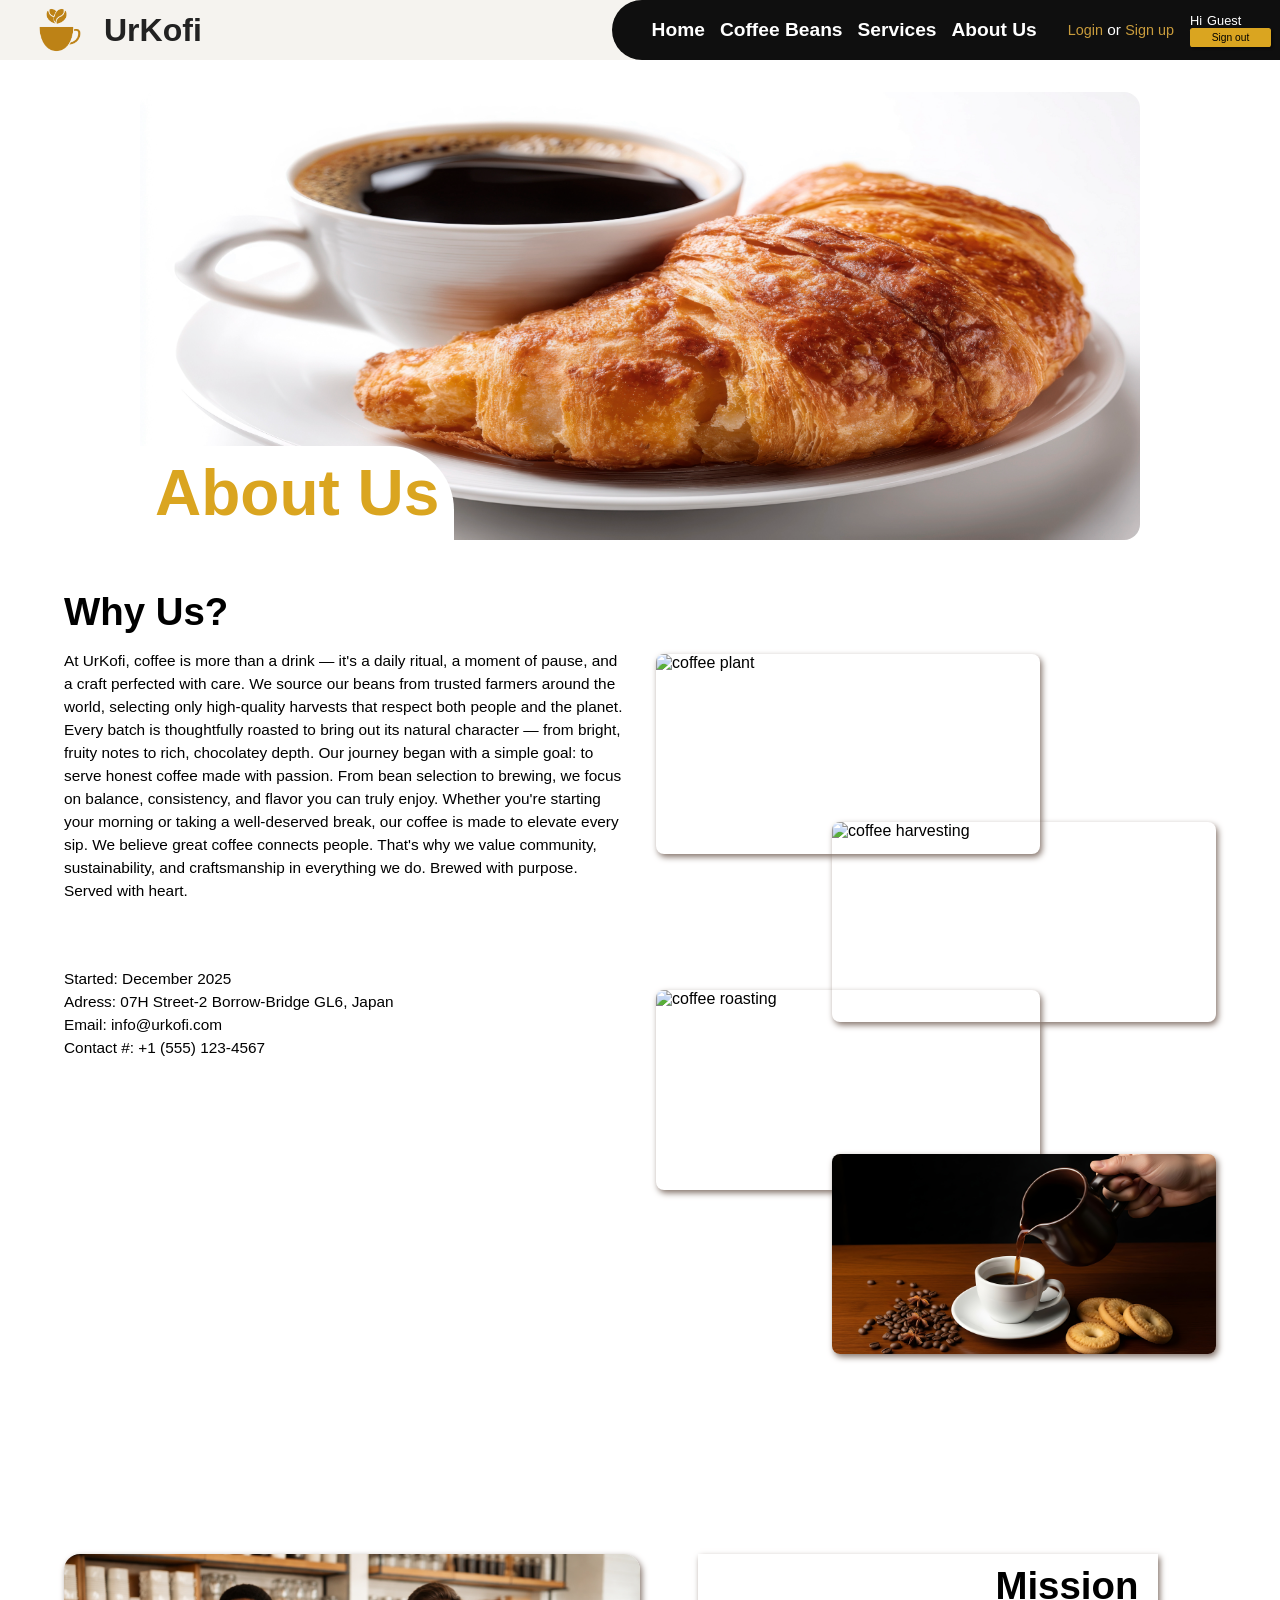
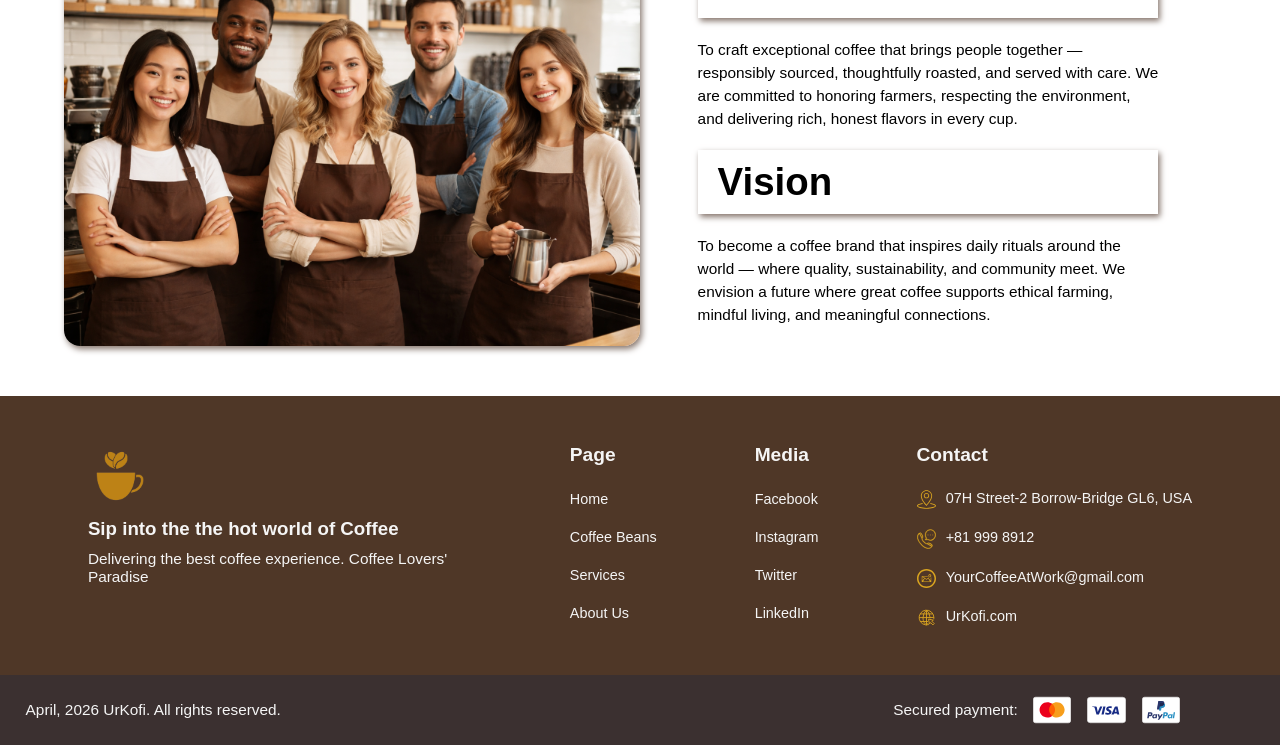
==== commit e8c7924e: "redesigned about us html for mobile viewport" ====
--- a/aboutus.html
+++ b/aboutus.html
@@ -3,8 +3,9 @@
   <head>
     <meta charset="UTF-8" />
     <meta name="viewport" content="width=device-width, initial-scale=1.0" />
-    <link rel="stylesheet" href="style/style.css" />
+    <link rel="stylesheet" href="style/aboutUs.css" />
     <link rel="stylesheet" href="style/index.css" />
+    <link rel="stylesheet" href="style/service.css" />
     <link
       rel="stylesheet"
       href="https://cdnjs.cloudflare.com/ajax/libs/font-awesome/6.5.0/css/all.min.css"
@@ -20,7 +21,7 @@
           alt="webpage-logo"
           loading="lazy"
         />
-        <h1>UrKofi</h1>
+        <h1 class="web-name">UrKofi</h1>
       </header>
       <nav class="webpage-navigation">
         <ul>
@@ -79,9 +80,6 @@
           <p>Contact #: +1 (555) 123-4567</p>
           <iframe
             src="https://www.google.com/maps?q=Tokyo,Japan&output=embed"
-            width="80%"
-            height="250"
-            style="border: 0; border-radius: 16px"
             loading="lazy"
             referrerpolicy="no-referrer-when-downgrade"
           >
@@ -140,7 +138,7 @@
         </div>
       </section>
 
-      <section class="about-us-fourth-section-container">
+      <!--<section class="about-us-fourth-section-container">
         <h3>Follow us</h3>
         <ul>
           <li><a href="https://www.facebook.com">Facebook</a></li>
@@ -148,10 +146,11 @@
           <li><a href="https://www.twitter.com">Twitter</a></li>
           <li><a href="https://www.linkedin.com">LinkedIn</a></li>
         </ul>
-      </section>
+      </section>-->
     </main>
+    <script src="js/fetchHTML.js" defer></script>
     <script src="js/login.js" defer></script>
-    <script src="js/signup.js"></script>
+    <script src="js/signup.js" defer></script>
     <script src="js/mobileNav.js" defer></script>
     <script src="js/mobileFooter.js" defer></script>
   </body>
--- a/style/aboutUs.css
+++ b/style/aboutUs.css
@@ -0,0 +1,346 @@
+.about-us-body-container{
+    background-color: unset;
+} 
+.about-us-content-image-container{
+    width: clamp(250px, 85vw, 1000px);
+    height: clamp(250px, 35vw, 900px);
+    margin: 2em auto 0 auto;
+    position: relative;
+}
+.about-us-content-image-container> img{
+    width: 100%;
+    height: 100%;
+    border-radius: 1em;
+}
+.about-us-content-image-container> h2{
+    position: absolute;
+    bottom: 0;
+    padding: 10px 15px;
+    background-color: white;
+    font-size: clamp(2rem, 5vw, 4rem);
+    border-radius: 0 1em 0 0;
+    color: goldenrod;
+}
+.about-us-content-text-container{
+    display: flex;
+}
+.about-us-second-section-container{
+    width: 90%;
+    display: flex;
+    margin: 0 auto;
+    gap: 2em;
+    padding: 50px 0;
+}
+.about-us-content-text-container{
+    flex-direction: column;
+    width: 50%;
+}
+.about-us-content-text-container> h3{
+    font-size: clamp(1.5rem, 3vw, 3rem);
+}
+.about-us-content-text-container > p{
+    font-size: clamp(0.9rem, 1.2vw, 1.5rem);
+    line-height: 1.5;
+}
+.about-us-content-text-container > p:nth-child(2){
+    padding: 15px 0;
+}
+.about-us-content-text-container > p:nth-child(3){
+    margin-top: 50px;
+}
+.about-us-content-text-container > p:nth-child(6){
+    padding-bottom: 20px;
+}
+iframe{
+    width: 100%;
+    height: clamp(300px, 20vw, 400px);
+    border: 0;
+    border-radius: 0.5em;
+}
+.why-us-images{
+    width: 50%;
+    position: relative;
+    display: flex;
+    flex-direction: column;
+}
+.why-us-images> img{
+    width: clamp(250px, 30vw, 1300px);
+    height: clamp(200px, 15vw, 1300px);
+    border-radius: 0.5em;
+    box-shadow: 2px 3px 6px #85746b;
+}
+.why-us-images> img:first-child{
+    margin-top: clamp(30px, 5vw, 100px);
+}
+.why-us-images> img:nth-child(2){
+    transform:translateY(clamp(-100px, -2.5vw, 0px));
+    margin-left: auto;
+   
+}
+.why-us-images> img:nth-child(3){
+    transform:translateY(clamp(-100px, -5vw, 0px));
+}
+.why-us-images> img:last-child{
+    transform:translateY(clamp(-100px, -9vw, 0px));
+    margin-left: auto;
+}
+.about-us-third-section-container{
+    width: 90%;
+    margin: 0 auto;
+    display: flex;
+    padding: 50px 0;
+}
+.about-us-third-section-image{
+    width: 50%;
+}
+.about-us-third-section-image> img{
+    width: 100%;
+    height: 100%;
+    border-radius: 1em;
+    box-shadow: 2px 3px 6px #85746b;
+}
+.mission-vission-container{
+    width: 50%;
+    display:  flex;
+    flex-direction: column;
+}
+.mission> h3,
+.vission> h3{
+    width: 80%;
+    margin: 0 auto;
+    font-size: clamp(1.5rem, 3vw, 3rem);
+    padding: 10px 20px;
+    box-shadow: 2px 3px 6px #85746b;
+}
+.mission> p,
+.vission> p{
+    width: 80%;
+    margin: 0 auto;
+    line-height: 1.5;
+    padding: 20px 0;
+}
+.mission> h3{
+    display: flex;
+    justify-content: end;
+}/*
+.about-us-fourth-section-container{
+    background-image: url('../images/aboutUs/fourthSection/roast.png');
+    background-position: center;
+    background-size: cover;
+    background-repeat: no-repeat;
+    padding: 30px 0;
+    display: flex;
+    justify-content: center;
+    align-items: center;
+    position: relative;
+}
+.about-us-fourth-section-container::before,
+.about-us-fourth-section-container::after{
+    content: "";
+    height: 2px;
+    width: clamp(10px, 15vw, 350px);
+    background-color: white;
+}
+
+.about-us-fourth-section-container::before{
+    margin-right: 10px;
+}
+.about-us-fourth-section-container> h3{
+    color: whitesmoke;
+    background-color: rgba(0, 0, 0, 0.4);
+}
+.about-us-fourth-section-container> ul{
+    display: flex;
+    padding: 0 0 0 15px;
+}
+.about-us-fourth-section-container> ul> li{
+    padding: 0 5px;
+}
+.about-us-fourth-section-container> ul> li> a{
+    color: whitesmoke;
+    background-color: rgba(0, 0, 0, 0.4);
+}
+.about-us-fourth-section-container> ul> li> a:hover{
+    background-color: rgba(0, 0, 0, 0.8);
+}*/
+@media only screen and (max-width: 599px){
+    .about-us-content-image-container{
+        
+        margin: 1em auto 0 auto; 
+    }
+    .about-us-content-image-container> h2{
+        padding: 5px 15px; 
+    }
+    .about-us-second-section-container{
+        width: 100%; 
+        padding: 20px 0 0 0; 
+    }
+    .about-us-content-text-container{
+        width: 90%; 
+        margin: 0 auto;
+    }
+    .about-us-content-text-container > p:nth-child(3){
+        margin-top: 0px; 
+    }
+    iframe{
+        width: 100%; 
+    }
+    .why-us-images{
+        display: none; 
+    }
+    .about-us-third-section-container{
+        width: 100%; 
+        padding: 50px 0 0 0; 
+        flex-direction: column; 
+    }
+    .about-us-third-section-image{
+        width: 90%; 
+        margin: 0 auto; 
+    }
+    .mission-vission-container{
+        width: 90%; 
+        flex-direction: row; 
+        gap: 1em; 
+        margin: 0 auto; 
+    }
+    .mission> h3,
+    .vission> h3{
+        width: 100%; 
+    }
+    .mission> p,
+    .vission> p{
+        width: 100%; 
+    }
+    .mission> h3{
+        justify-content: start; 
+    }
+  /*  .about-us-fourth-section-container{
+        display: none; 
+    }*/
+    /*These below are needed for 599*/
+    
+    .about-us-mobile-container{
+        position: fixed;
+        width: 100vw;
+        height: 100vh;
+        top: 0;
+        left: 0;
+        background-color: goldenrod;
+        z-index: 99;
+        transform: translateX(100%);
+        opacity: 0;
+        transition: transform 0.6s ease, opacity 0.6s ease;
+        overflow-x: auto;
+    }
+    .activeInput {
+        transform: translateX(0);
+        opacity: 1;
+    }
+    .mobile-footer-wraper{
+        width: 100vw;
+        display: flex;
+    }
+    .mobile-footer-container{
+        width: 100vw;
+        display: flex;
+        flex-direction: column;
+    }.mobile-footer-page-links{
+        width: 90%;
+        margin: 0 auto;
+        display: flex;
+        align-items: center;
+    }
+    .mobile-footer-links-title{
+        color: goldenrod;
+        width: 150px;
+    }
+    .mobile-footer-nav{
+        display: flex;
+        gap: 1.5em;
+        padding: 0;
+    }
+    .mobile-footer-nav-2{
+        display: flex;
+        flex-direction: column;
+        margin: 0;
+    }
+    .mobile-footer-nav> li> a> img{
+        width: 30px;
+    }
+    .mobile-footer-contact-items{
+        display: flex;
+        align-items: center;
+        gap: 1em;
+    }
+    .mobile-footer-contact-items> p{
+        color: whitesmoke;
+    }
+    .mobile-footer-contact-items> img{
+        width: 20px;
+        padding: 5px 0;
+    }
+    .mobile-footer-second-container{
+        display: flex;
+        flex-direction: column;
+        width: 100vw;
+    }
+    .mobile-footer-reserved{
+        width: 90%;
+        margin: 10px auto 0 auto;
+        color: whitesmoke;
+        text-align: center;
+    }
+    .mobile-footer-payment-methods{
+        width: 100vw;
+        text-align: center;
+        color: goldenrod;
+        margin-top: 20px;
+    }
+    .mobile-footer-second-container-images{
+        display: flex;
+        padding-bottom: 50px;
+        justify-content: center;
+        gap: 1em;
+    }
+    .mobile-payment-cards{
+        width: 50px;
+    }
+}
+@media (min-width: 600px) and (max-width: 768px){
+    .about-us-second-section-container{
+        width: 95%; 
+        gap: 10px; 
+        padding: 30px 0; 
+    }
+    .about-us-content-text-container > p:nth-child(3){
+        margin-top: 10px; 
+    }
+    .about-us-content-text-container > p:nth-child(6){
+        padding-bottom: 10px; 
+    }
+    iframe{
+        width: 100%;
+    }
+
+    .about-us-third-section-container{
+        width: 95%; 
+        padding: 30px 0; 
+        gap: 15px; 
+    }
+    .about-us-third-section-image{
+        display: flex; 
+        align-items: center; 
+    }
+    .mission> h3,
+    .vission> h3{
+        width: 100%; 
+    }
+    .mission> p,
+    .vission> p{
+        width: 100%; 
+        padding: 10px 0; 
+    }
+   /* .about-us-fourth-section-container{
+        padding: 10px 0; 
+    }*/
+}
--- a/style/index.css
+++ b/style/index.css
@@ -9,7 +9,6 @@
     margin: 0;
     padding: 0;
     width: 100%;
-    background-color: darkgoldenrod;
 }
 ul{
     list-style:none;
@@ -20,22 +19,26 @@
 }
 h1{
     font-size: clamp(1.5rem, 2.5vw, 3rem);
-    color: whitesmoke;
+    color: #ffffff;
 }
 h2,h3{
     margin: 0;
 }
 h2{
-    font-size: clamp(1.5rem, 2.5vw, 3rem);
+    font-size: clamp(1.3rem, 2.5vw, 3rem);
 }
 a{
     text-decoration: none;
+}
+a:hover,
+button:hover{
+    cursor: pointer;
 }
 .header-nav-container{
     width: 100%;
     height: 60px;
     display: flex;
-    background-color: black;
+    background-color: #f5f3ef;
 }
 header{
     display: flex;
@@ -49,11 +52,12 @@
 }
 .web-name{
     margin: 0 1rem 0 0;
+    color: #222;
 }
 .webpage-navigation{
     margin: 0 0 0 auto;
     padding: 0;
-    background-color: whitesmoke;
+    background-color: #0f0f0f;
     border-radius: 2em 0 0 2em;
     display: flex;
 }
@@ -67,10 +71,11 @@
     justify-content: center;
     align-items: center;
     text-align: center;
+    color: #ffffff;
 }
 .nav-links{
     font-size: clamp(0.8rem, 1.5vw, 2rem);
-    color: black;
+    color: #ffffff;
     font-weight: bold;
     margin: 0;
     padding: 0;
@@ -81,25 +86,17 @@
 }
 .to-login-html-button,
 .to-register-html-button{
-    color: #0000EE;
+    color: #c89b3c;
+    font-size: clamp(0.6rem, 0.9rem, 1.5em); 
 }
 .to-login-html-button:hover,
 .to-register-html-button:hover{
-    color: #000080 !important;
+    color: #ffffff;
 }
 .webpage-navigation > ul > li:nth-child(5){
     margin: auto 1em;
     padding: 0;
 }
-.webpage-navigation > ul > li:nth-child(5) > p{
-    font-size: 14px;
-}
-.webpage-navigation > ul > li:nth-child(5) > p> a{
-    color: blue;
-}
-.webpage-navigation > ul > li:nth-child(5) > p> a:hover{
-    cursor: pointer;
-}
 .user-container{
     display: flex;
     width: clamp(60px, 10vw, 90px);
@@ -116,6 +113,7 @@
 .user-container >div> span,
 .user-container >div> p{
     font-size: clamp(0.6rem, 0.8rem, 1.5em); 
+    color: #ffffff;
 }
 .logout-button{
     width: 90%;
@@ -128,7 +126,7 @@
 }
 .logout-button:hover{
     cursor: pointer;
-    color: white;
+    color: #ffffff;
 }
 #mobile-nav{
     display: none;
@@ -189,15 +187,870 @@
         margin: 0;
         padding: 0;
     } 
+
+    /*These are needed for 599*/
+    .input-field-container{
+        position: fixed;
+        inset: 0;
+        width: 100vw;
+        height: 100vh;
+        top: 0;
+        left: 0;
+        background-color: goldenrod;
+        z-index: 99;
+        transform: translateX(100%);
+        opacity: 0;
+        transition: transform 0.6s ease, opacity 0.6s ease;
+        overflow-x: auto;
+    }
+    .logged-user-container{
+        width: 100vw;
+        height: 100vh;
+        transform: translateX(100%);
+        opacity: 0;
+        transition: transform 0.6s ease, opacity 0.6s ease;
+    }
+    .activeInput {
+        transform: translateX(0);
+        opacity: 1;
+    }
+    .hideInputField{
+        display: none;
+    }
+    .close-input-field,
+    .close-signup-form{
+        width: 50px;
+        height: 50px;
+        margin: 5px 0 0 5px;
+        font-size: 2rem;
+        font-weight: bolder;
+        border: none;
+        background-color: transparent;
+    }
+    #burger> img,
+    #burger-close> img{
+        width: 30px;
+        height: 30px;
+    }
 }
 @media (min-width: 600px) and (max-width: 768px){
-    header{
-        gap: 5px; 
-    }
     header img{
         margin: 0 0 0 1em;
     }
     .webpage-navigation > ul{
         gap: 3px; 
     }
+}
+.first-section-container{
+    height: clamp(250px, 60vw, 600px);
+    display: flex;
+    flex-direction: column;
+    justify-content: center;
+    position: relative;
+    z-index: 1;
+    overflow: hidden;
+}
+.first-section-container::after{
+    content: "";
+    position: absolute;
+    inset: 0;
+    background-color: rgba(0, 0, 0, 0.1);
+    z-index: -1;
+}
+.first-section-container::before{
+    content: "";
+    position: absolute;
+    inset: 0;
+    background-image: url('../images/index/firstSection/delicious-coffee-cup-indoors.jpg');
+    background-size: cover;
+    background-position: center;
+    background-repeat: no-repeat;
+    background-color: rgba(0, 0, 0, 0.1);
+    filter: blur(2px);
+    transform: scale(1.03);
+    z-index: -1;
+}
+.first-section-container-text,
+.first-section-container-link{
+    display: flex;
+    flex-direction: column;
+    gap: 1em;
+}
+.first-section-container-text> h2,
+.first-section-container-text> p,
+.first-section-container-text> a{
+    margin: 0 0 0 clamp(30px, 10vw, 100px);
+    color: #3B3030;
+}
+.first-section-container-text> h2{
+    font-size: clamp(1.3rem, 2.5vw, 3rem);
+    width: clamp(40%, 2vw, 90%);
+    color: #e6b566;
+    text-shadow: 2px 2px 8px rgba(0,0,0,0.6);
+}
+.first-section-container-text> p:nth-child(2){
+    margin-top: 20px;
+    color: #ffffff;
+    width: clamp(200px, 50vw, 500px);
+    font-size: clamp(1.1rem, 1.8vw, 2rem);
+    text-shadow:
+    -1px -1px 0 #000,
+     1px -1px 0 #000,
+    -1px  1px 0 #000,
+     1px  1px 0 #000;
+}
+.first-section-container-text> p:nth-child(3){
+    color: #ffffff;
+    font-weight: bolder;
+    margin-top: 50px;
+    text-shadow: 2px 2px 8px rgba(0,0,0,0.6);
+}
+.first-section-container-text> a{
+    width: fit-content;
+    padding: 10px 15px;
+    background-color: #c89b3c;
+    text-decoration: none;
+    font-weight: bolder;
+    border-radius: 1em;
+    box-shadow: 3px 3px 6px #3B3030;
+}
+.first-section-container-text> a:hover{
+    color: #c89b3c;
+    background-color: rgba(0,0,0, 0.8);
+    transition: 0.3s;
+    box-shadow: 3px 3px 6px #c89b3c;
+}
+@media only screen and (max-width: 599px){
+    .first-section-container-text> p{
+        display: none; 
+    }
+    .first-section-container-text> h2{
+        width: 70%; 
+    }
+    .first-section-container-text> a{
+        margin-top: 40px;
+    }
+}
+.second-section-container{
+    width: 100%;
+    display: flex;
+    padding: 30px 0;
+    gap: 1em;
+    padding-bottom: 50px;
+    background-color: #E6D3A3;
+}
+.second-section-container-text{
+    display: flex;
+    flex-direction: column;
+    gap: 1em;
+    width: 40%;
+}
+.second-section-container-text > h2,
+.second-section-container-text > p,
+.coffee-selection{
+    width: 100%;
+}
+.second-section-container-text > h2{
+    margin-top: 30px;
+}
+.second-section-container-text > p{
+    margin-top: 1.5em;
+}
+.second-section-container-text > h2,
+.second-section-container-text > p,
+.second-section-container-text > ul{
+    padding-left: clamp(20px, 5vw, 80px);
+    
+}
+.coffee-selection{
+    margin-top: 0;
+    margin-bottom: 0;
+    padding: 30px 0;
+    display: grid;
+    grid-template-columns: auto auto;
+    flex-wrap: wrap; 
+}
+.coffee-selection > li{
+    padding: 3px 5px;
+}
+.coffee-selection > li > button{
+    font-size: clamp(0.9rem, 1.5vw, 1.2rem);
+    color: black;   
+    border: none;
+    background-color: transparent;
+}
+.coffee-selection > li >button:hover{
+    cursor: pointer;
+    color: whitesmoke;
+    transition: 0.3s;
+}
+.coffee-selection > li > button.currentSelected{
+    transform: scale(1.09);
+    color: whitesmoke;
+}
+.coffee-selection-text{
+    display: none;
+    flex-direction: column;
+    align-items: center;
+    text-align: center;
+    flex-wrap: wrap;
+    flex: 1;
+}   
+.coffee-selection-text.selectedCoffee{
+    display: flex;
+}
+.coffee-selection-text> h3{
+    margin-top: 2.5em;
+}
+.coffee-selection-text> p{
+    margin: 
+    10px 
+    clamp(5px, 2vw, 40px) 
+    20px 
+    clamp(5px, 2vw, 40px);
+    width: 80%;
+    
+}
+.coffee-selection-text-images{
+    display: flex;
+    justify-content: center;
+    flex-wrap: wrap;
+    gap: 2em;
+    margin-top: auto;
+}
+.coffee-images{
+    width: clamp(80px, 20vw, 300px);
+    height: clamp(80px, 20vw, 300px);
+    border-radius: 1em;
+    box-shadow: 2px 3px 6px #85746b;
+    transition: height 0.3s ease;
+}
+
+.coffee-selection-text.small-text .coffee-images{
+    height: clamp(200px, 20vw, 400px);
+}
+
+.coffee-selection-text.medium-text .coffee-images{
+    height: clamp(130px, 15vw, 320px);
+}
+
+.coffee-selection-text.large-text .coffee-images{
+    height: clamp(80px, 13vw, 200px);
+}
+@media only screen and (max-width: 599px){
+    .second-section-container{
+        min-width: 100%; 
+        justify-content: start; 
+        gap: unset;
+        padding-bottom: 0;
+        height: auto;
+        overflow: hidden; 
+    }
+    .second-section-container-text{
+        display: none; 
+    }
+    .coffee-selection-text{
+        display: flex; 
+        align-items: center;
+        text-align: unset;
+        min-width: 100%;
+        margin-top: 0;
+        transition: transform 0.4s ease;
+    }
+    .coffee-selection-text h3{
+        margin: 1em 0 0 0; 
+    }
+    .coffee-selection-text p{
+        margin: 1em 0 0 0; 
+        width: 95%; 
+        height: auto; 
+        max-height: unset; 
+    }
+    .coffee-selection-text-images{
+        gap: 1em; 
+        margin-top: 1em; 
+        padding: 0 1em 10px 1em;
+    }
+    .coffee-images{
+        width: clamp(130px, 40vw, 300px); 
+        height: clamp(80px, 40vw, 300px); 
+    }
+    .second-section-container> div:nth-child(4){
+        flex-direction: column; 
+    }
+    .second-section-container> div:nth-child(4)>div:nth-child(3)>img,
+    .second-section-container> div:nth-child(5)>div:nth-child(3)>img{
+        width: clamp(130px, 40vw, 300px); 
+        height: clamp(150px, 32vw, 300px);
+    }
+
+    #mocha-images{
+        flex-direction: row;
+        flex-wrap: wrap;
+    }
+    #mocha-images>img{
+        width: clamp(100px, 30vw, 300px); 
+        height: clamp(100px, 30vw, 300px);  
+    }
+    .mobile-slider-dots{
+        width: 100%;
+        display: inline-block;
+        text-align: center;
+        margin: auto 0;
+        background-color: #E6D3A3;
+    }
+    .mobile-dot{
+        display: inline-block;
+        width: 20px;
+        height: 10px;
+        border-radius: 0.25em;
+        margin: 0.2em;
+        background: rgb(0, 0, 0);
+        border: 1px black solid;
+    }
+    .mobile-dot.activeCoffee{
+        background: goldenrod;
+    }
+}
+@media (min-width: 600px) and (max-width: 768px){
+    .second-section-container-text{
+       gap: 10px;
+    }
+    .second-section-container-text > h2{
+        margin-top: 0;
+        width: 90%; 
+    }
+    .second-section-container-text > p{
+        margin-top: 0; 
+        width: 90%;
+    }
+    .coffee-selection{
+        padding: 10px 0;
+    }
+    .coffee-selection-text h3{
+        margin-top: 0;
+    }
+    .coffee-selection-text> p{
+        width: 90%;
+    }
+}
+.third-section-container{
+    display: flex;
+    flex-direction: column;
+    padding: 50px 0;
+    justify-content: center;
+    justify-items: center;
+    background-color: #c89b3c;
+}
+.third-section-container> h2{
+    margin: 0 auto;
+    padding-bottom: 50px;
+    width: fit-content;
+}
+.third-sub-container{
+    display: flex;
+    justify-content: center;
+}
+.third-sub-container> div{
+    flex: 30%;
+}
+.third-process-container{
+    display: flex;
+    flex-direction: column;
+}
+.third-process-container> img:first-child{
+    margin-top: 50px;
+}
+.third-process-container> :nth-child(2),
+.third-process-container> :nth-child(4),
+.third-process-container> :nth-child(6),
+.third-process-container> :nth-child(8){
+    margin: 
+    clamp(5px, 1vw, 20px) 
+    0 
+    clamp(10px, 2vw, 40px)
+    clamp(20px, 5vw, 80px);
+    font-size: clamp(0.9rem, 1.5vw, 1.2rem);
+}
+.third-process-container> img{
+    width: clamp(20px, 2.5vw, 80px);
+    margin-left: clamp(20px, 5vw, 80px);
+}
+.third-section-center-image> img{
+    width: clamp(150px, 30vw, 600px);
+    height: clamp(200px, 40vw, 700px);
+}
+.third-method-container{
+    display: flex;
+    flex-direction: column;
+}
+.third-method-container> h3{
+    font-size: clamp(0.9rem, 1.5vw, 1.8rem);
+    margin-bottom: 20px;
+}
+.third-method-container> ul{
+    margin: 0;
+    padding: 0;
+    width: 90%;
+}
+.third-method-container> ul> li{
+    margin-bottom: 10px;
+}
+.third-method-container> ul> li> h4{
+    margin: 0;
+    font-size: clamp(1rem, 1.5vw, 1.8rem);
+}
+@media only screen and (max-width: 599px){
+    .third-section-container> h2{
+       padding-bottom: 25px;
+    }
+    .third-sub-container{
+        display: grid;
+        grid-template-columns: 1fr 1fr;
+        grid-template-rows: auto auto;
+    }
+    .third-sub-container> div{
+        flex: unset; 
+    }
+    .third-process-container{
+        grid-column-start: 1; 
+        grid-column-end: 2; 
+        grid-row-start: 1; 
+        grid-row-end: 2; 
+    }
+    .third-process-container> img{
+        margin: 0 0 0 1em; 
+    }
+    .third-process-container> img:first-child{
+        margin-top: 0; 
+    }
+    .third-process-container> :nth-child(2),
+    .third-process-container> :nth-child(4),
+    .third-process-container> :nth-child(6),
+    .third-process-container> :nth-child(8){
+        margin: 0 0 1em 1em; 
+    }
+    .third-section-center-image{
+        grid-column-start: 2; 
+        grid-column-end: 3; 
+        grid-row-start: 1; 
+        grid-row-end: 2; 
+    }
+    .third-section-center-image> img{
+        width: clamp(170px, 30vw, 600px);
+        height: clamp(250px, 40vw, 700px);
+        margin: auto; 
+    }
+    .third-method-container{
+        grid-column-start: 1; 
+        grid-column-end: 3; 
+        grid-row-start: 2; 
+        grid-row-end: 3; 
+        margin: 0 1em; 
+    }
+    .third-method-container> ul{
+        width: 100%;
+    }
+}
+@media (min-width: 600px) and (max-width: 820px){
+    .third-section-container{
+        padding: 30px 0; 
+    }
+    .third-section-container> h2{
+       margin: 0;
+       padding-left: clamp(20px, 5vw, 80px); 
+       padding-bottom: 30px; 
+    }
+    .third-sub-container{
+        display: grid; 
+        grid-template-columns: 1fr 1fr 1fr; 
+        grid-template-rows:  auto auto; 
+    }
+    .third-sub-container> div{
+        flex: unset; 
+    }
+    .third-process-container{
+        grid-column-start: 1;
+        grid-column-end: 2;
+        grid-row-start: 1;
+        grid-row-end: 2;
+        display: grid;
+        grid-template-columns: auto auto;
+        width: 100%;
+        gap: 10px;
+        align-items: center;
+    }
+    .third-process-container> img{
+        margin-left: clamp(20px, 5vw, 80px); 
+    }
+    .third-process-container> img:first-child{
+        margin-top: 0px; 
+    }
+    .third-process-container> :nth-child(2),
+    .third-process-container> :nth-child(4),
+    .third-process-container> :nth-child(6),
+    .third-process-container> :nth-child(8){
+        margin: auto 0; 
+    }
+    .third-section-center-image{
+        grid-column-start: 1;
+        grid-column-end: 2;
+        grid-row-start: 2;
+        grid-row-end: 3;
+    }
+    .third-section-center-image> img{
+        margin-top: 10px;
+        margin-left: clamp(20px, 5vw, 80px); 
+    }
+    .third-method-container{
+        grid-column-start: 2;
+        grid-column-end: 4;
+        grid-row-start: 1;
+        grid-row-end: 3;
+        display: flex;
+        flex-direction: column;
+        margin-left: 30px;
+    }
+    .third-method-container> ul{
+        width: 95%;
+    }
+}
+.fourth-section-container{
+    width: 100%;
+    display: flex;
+    flex-direction: column;
+    justify-content: center;
+    gap: 1em;
+    padding: 50px 0;
+}
+.fourth-coffee-selection-text{
+    display: flex;
+    flex-direction: column;
+    align-items: center;
+    width: fit-content;
+    margin: 0 auto;
+}
+.fourth-coffee-selection-text-images{
+    display: flex;
+    justify-content: center;
+    gap: 2em;
+}
+.fourth-coffee-selection-text-images-container{
+    display: grid;
+    grid-template-columns:repeat(auto-fit, minmax(160px, 1fr));
+    justify-content: center;
+    gap: 1em;
+    padding-bottom: 10px;
+}
+.fourth-coffee-selection-text-images{
+    width: 100%;
+}
+@media only screen and (max-width: 599px){
+     .fourth-section-container{
+        padding: 0;
+    }
+    .fourth-coffee-selection-text> h2{
+        padding-top: 10px;
+    }
+    .fourth-coffee-selection-text> p{
+        margin-left: 0; 
+         margin: 0 auto; 
+    }
+}
+@media (min-width: 600px) and (max-width: 768px){
+    .fourth-section-container{
+        padding: 30px 0;
+    }
+}
+.fifth-section-container{
+    width: 100%;
+    display: flex;
+    flex-direction: column;
+    justify-content: center;
+    background-color: #6F4E37;
+    padding: 50px 0;
+    position: relative;
+    overflow: hidden;
+}
+.fifth-section-container> h2{
+     width: fit-content;
+     margin: 0 auto;
+     color: whitesmoke;
+     padding-bottom: 50px;
+}
+.carousel-viewport {
+    width: 95%;
+    margin: 0 auto;
+    overflow: hidden;
+}
+.customer-testimony-container{
+    margin: 0 auto;
+    display: flex;
+    padding: 10px 0;
+    justify-content: flex-start;
+    transition: transform 0.5s ease-in-out;
+    gap: 20px;
+}
+.customer-testimony{
+    display: flex;
+    flex: 0 0 calc((100% - 40px) / 3);
+    flex-wrap: wrap;
+    background-color: rgb(0, 0, 0);
+    background-color: rgba(0, 0, 0, 0.4);
+    color: whitesmoke;
+    padding: 1.5em 1em;
+    border-radius: 0.5em;
+    
+    gap: 10px;
+}
+.customer-testimony> img{
+    border-radius: 50%;
+    margin: 0 0 0 1.5em;
+}
+.customer-testimony> div{
+    display: flex;
+    flex-wrap: wrap;
+    flex: 1;
+}
+.customer-testimony> div> h3{
+    width: fit-content;
+    margin: 0 auto 0 0;
+}
+.stars{
+    width: fit-content;
+    color: gold;
+    margin: 0 0 0 0;
+    display: flex;
+}
+.stars> i{
+    width: 100%;
+}
+blockquote{
+    margin: 0 auto;
+    padding: 10px 0;
+    width: 90%;
+    font-size: clamp(0.9rem, 1.3vw, 1.3rem);
+}
+.prev,
+.next {
+    position: absolute;
+    top: 50%;
+    transform: translateY(20%);
+    background: goldenrod;
+    color: white;
+    border: none;
+    padding: 10px 12px;
+    cursor: pointer;
+    z-index: 1;
+    border-radius: 0.25em;
+}
+.prev { 
+    left: 5px;
+}
+.next { 
+    right: 5px; 
+}
+.slider-dots {
+    display: flex;
+    justify-content: center;
+    gap: 10px;
+    margin-top: 20px;
+}
+.slider-dots button {
+    width: 30px;
+    height: 10px;
+    border-radius: 0.25em;
+    border: none;
+    background-color: #ccc;
+    cursor: pointer;
+    padding: 0;
+}
+.slider-dots button.active {
+    background-color: goldenrod; /* coffee color */
+}
+@media only screen and (max-width: 599px){
+    .fifth-section-container{
+        padding: 20px 0 80px 0;
+    }
+    .fifth-section-container> h2{
+        padding-bottom: 10px;
+        text-align: center;
+    }
+    .customer-testimony{
+        flex: 0 0 calc((100%) / 1); 
+        transition: transform 0.4s ease;
+    }
+    .prev,
+    .next {
+        display: none; 
+    }
+    .slider-dots {
+        margin-top: 0px;
+    }
+    .slider-dots> button {
+        width: 10px;
+        height: 10px;
+        border-radius: 50%;
+        border: none;
+        background-color: #ccc;
+        cursor: pointer;
+        padding: 0;
+    }
+}
+@media (min-width: 600px) and (max-width: 768px){
+    .fifth-section-container{
+        padding: 30px 0; 
+    }
+    .fifth-section-container> h2{
+        margin: 0 0 0 20px; 
+        padding-bottom: 30px; 
+    }
+    .customer-testimony{
+        flex: 0 0 calc((100% - 20px) / 2); 
+    }
+    .prev { 
+        left: 1px;
+    }
+    .next { 
+        right: 1px; 
+    }
+}
+footer{
+    display: flex;
+    flex-direction: column;
+    background-color: #4F3727;
+}
+
+.footer-first-container{
+    display: flex;
+    justify-content: space-evenly;
+    gap: 10px;
+    padding: 3em 0;
+}
+.footer-first-container > div{
+    display: flex;
+    flex-direction: column; 
+}
+.footer-first-container > div > ul{
+    margin: 0;
+    padding: 0;
+}
+.footer-first-container > div > ul > li{
+    padding: 0;
+}
+.footer-logo-container{
+    display: flex;
+    justify-content: flex-start;
+    align-items: flex-start;
+    width: 30%;
+}
+.footer-logo{
+    padding: 0;
+    width: clamp(3rem, 4rem, 5rem);
+    margin: 0;
+}
+.footer-logo-container-sub{
+    width: 100%;
+    display: flex;
+    flex-wrap: wrap;
+    padding: 0;
+    margin: 10px 0 0 0;
+}
+.footer-logo-container-sub > h3{
+  color: whitesmoke;
+}
+.footer-logo-text{
+    width: 100%;
+    color: whitesmoke;
+    margin-top: 10px;
+}
+.footer-page-links{
+    display: flex;
+    gap: 1.5em;
+}
+.footer-links-title{
+    color: whitesmoke;
+    align-self: baseline;
+    margin: 0 0 0 0px;
+    font-size: clamp(0.9rem, 1.5vw, 1.8rem);
+}
+
+.footer-page-links > ul{
+    display: flex;
+    flex-direction: column;
+    align-content: center;
+    gap: 20px;
+    align-self: baseline;
+}
+.footer-page-links > ul > li{
+   margin: 0 0 0 0;
+   padding: 0;
+}
+.footer-page-links > ul > li > a{
+    color: whitesmoke;
+    font-size: clamp(0.9rem, 1vw, 1.4rem);
+}
+.footer-page-links > ul > li > a:hover{
+    color: goldenrod;
+    transition: 0.3s;
+}
+.footer-contact-items{
+    display: flex;
+    align-items: center;
+    
+}
+.footer-contact-images{
+     width: clamp(1rem, 1.5vw, 2rem);
+     height: clamp(1rem, 1.5vw, 2rem);
+     margin: auto 0;
+}
+.footer-contact-items p{
+    color: whitesmoke;
+    font-size: clamp(0.9rem, 1vw, 1.4rem);
+    height: clamp(1rem, 1.5vw, 2rem);
+    margin: auto 0 auto 10px;
+    flex-wrap: wrap;
+    
+}
+.footer-second-container{
+    background-color: #3B3030;
+    display: flex;
+    align-items: center;
+    padding: 1em 0;
+    gap: 5px;
+}
+.footer-reserved{
+    margin-left: clamp(0px, 2vw, 50px);
+}
+.footer-second-container > p{
+    color: whitesmoke;
+}
+.payment-methods{
+    margin: 0 10px 0 auto;
+}
+.footer-second-container-images{
+    margin-right: 100px;
+    display: flex;
+    gap: 1em;
+}
+.payment-cards{
+    width: clamp(30px, 3vw, 60px);
+}
+@media only screen and (max-width: 599px){
+    footer{
+        display: none;
+    }
+}
+@media (min-width: 600px) and (max-width: 768px){
+    footer{
+        margin-top: auto; 
+    }
+    .footer-first-container{
+        padding: 25px 0; 
+        width: 95%; 
+        margin: 0 auto; 
+    }
+
+
+ 
 }
--- a/style/service.css
+++ b/style/service.css
@@ -0,0 +1,484 @@
+.service-body-container{
+    background-color: white;
+    
+}
+.service-first-section-container{
+    height: clamp(250px, 30vw, 500px);
+    display: flex;
+    padding: 50px 0;
+    z-index: 1;
+    position: relative;
+    overflow: hidden;
+}
+.service-first-section-container::after{
+    content: "";
+    inset: 0;
+    position: absolute;
+    background-color: rgba(0,0,0, 0.1);
+    z-index: -1;
+}
+.service-first-section-container::before{
+    content: "";
+    inset: 0;
+    position: absolute;
+    background-color: rgba(0,0,0, 0.1);
+    z-index: -1;
+    background-image: url('../images/services/firstSection/vecteezy_roasted-coffee-beans-with-deep-brown-tones-perfect-for_68693295.jpg');
+    background-size: cover;
+    background-repeat: no-repeat;
+    background-position: center;
+    filter: blur(2px);
+    transform: scale(1.03);
+}
+.service-first-section-content{
+    display: flex;
+    flex-direction: column;
+    justify-content: center;
+    padding-left: 50px;
+    width: 60%;
+}
+.service-first-section-content> h2,
+.service-first-section-content> p{
+    color: whitesmoke;
+    width: 80%;
+}
+.service-first-section-content> p{
+    padding: 10px 0;
+}
+.service-first-section-content> p> a{
+    color: whitesmoke;
+}
+.service-first-section-content> p> a:hover{
+    cursor: initial;
+}
+address{
+    width: fit-content;
+    margin-top: clamp(10px, 2vw, 30px); 
+}
+address> a{
+    color: #3B3030;
+    background-color: goldenrod;
+    padding: 
+    clamp(5px, 1vw, 20px)
+    clamp(5px, 1vw, 20px);
+    border-radius: 0.25em;
+    box-shadow: 2px 3px 6px #3B3030;
+}
+address> a:hover{
+    color: #c89b3c;
+    box-shadow: 2px 3px 6px #c89b3c;
+    background-color: black;
+    background-color: rgba(0,0,0, 0.8);
+    transition: 0.3s;
+}
+.service-first-section-container> img{
+    width: clamp(150px, 30vw, 600px);
+    height: clamp(130px, 20vw, 250px);
+    border-radius: 0.5em;
+    box-shadow: 0 3px 6px #85746b;
+    margin: auto 0;
+}
+@media only screen and (max-width: 599px){
+    .service-first-section-content{
+        width: 90%;
+    }
+    .service-first-section-container> img{
+       display: none;
+    }
+    .service-first-section-content> h2,
+    .service-first-section-content> p{
+     width: 100%;
+    }
+}
+
+.service-second-section-container{
+    display: flex;
+    flex-direction: column;
+    gap: 30px;
+    padding-bottom: 50px;
+}
+.service-second-section-container> h2{
+    padding: 50px 0 20px 0;
+    margin-left: 50px;
+    color: #4F3727; 
+}
+.barista-list-container{
+    display: flex;
+}
+.barista-list-container> div{
+    width: 50%;
+    display: flex;
+    flex-direction: column;
+    padding:  0;
+}
+.barista-list-container> div> h3{
+    margin-left: 50px;
+    padding: 20px 0;
+    font-size: clamp(1.2em, 2vw, 2em);
+    
+}
+.barista-list-container> div> p{
+    margin-left: 50px;
+    padding: 5px 0;
+    font-weight: bolder;
+
+}
+.barista-list-container> div> p> span{
+    font-weight: 100;
+}
+.barista-list-container> img{
+    width: clamp(280px, 35vw, 600px);
+    height: clamp(200px, 20vw, 450px);
+    margin: auto;
+    border-radius: 1em;
+    box-shadow: 0 3px 6px #85746b;
+}
+.service-second-section-container div:nth-child(3){
+    display: grid;
+    grid-template-columns: 50% 50%;
+    grid-template-rows: 1fr;
+    gap: none;
+    padding: 0;
+    margin: 0;
+}
+.service-second-section-container div:nth-child(3)>div{
+    grid-column-start: 2;
+    grid-column-end: 3;
+    grid-row-start: 1;
+    grid-row-end: 2;
+    width: inherit;
+    
+}
+.service-second-section-container div:nth-child(3)>img{
+    grid-column-start: 1;
+    grid-column-end: 2;
+    grid-row-start: 1;
+    grid-row-end: 2;
+}
+.service-second-section-container div:nth-child(5){
+    display: grid;
+    grid-template-columns: 50% 50%;
+    grid-template-rows: 1fr;
+    gap: none;
+    padding: 0;
+    margin: 0;
+}
+.service-second-section-container div:nth-child(5)>div{
+    grid-column-start: 2;
+    grid-column-end: 3;
+    grid-row-start: 1;
+    grid-row-end: 2;
+    width: inherit;
+    
+}
+.service-second-section-container div:nth-child(5)>img{
+    grid-column-start: 1;
+    grid-column-end: 2;
+    grid-row-start: 1;
+    grid-row-end: 2;
+}
+.service-second-section-container div:nth-child(5)> div> p{
+    font-weight: 100;
+}
+.email-resume{
+    margin-left: 50px;
+}
+@media only screen and (max-width: 599px){
+    .service-second-section-container{
+        width: 100vw; 
+        background-color: white; 
+        gap: 1em; 
+        padding-bottom: 20px;
+    }
+    .service-second-section-container> h2{
+        width: 90%; 
+        padding: 20px 0 0 0; 
+        margin: 0 auto; 
+    }
+    .barista-list-container,
+    .service-second-section-container div:nth-child(3),
+    .service-second-section-container div:nth-child(5){
+        width: 100vw; 
+        display: flex;
+        flex-direction: column; 
+    }
+    .barista-list-container> div,
+    .service-second-section-container div:nth-child(3)>div,
+    .service-second-section-container div:nth-child(5)>div{
+        width: 90%; 
+        margin: 0 auto; 
+        display: flex;
+        flex-direction: column;
+        padding:  0;
+
+    }
+    .barista-list-container> div> h3{
+        margin-left: 0;
+        padding: 10px 0;  
+    }
+    .barista-list-container> div> p{
+        margin-left: 0; 
+    }
+    .barista-list-container> img{
+        width: 70%;
+    }
+    .service-second-section-container div:nth-child(5)> img{
+        display: none; 
+    }
+    .email-resume{
+        margin: 20px 0 0 0; 
+    }
+}
+@media (min-width: 600px) and (max-width:768px){
+   .service-second-section-container> h2{
+        padding: 20px 0 0 0;
+    }
+}
+.service-third-section-container{
+    display: flex;
+    flex-direction: column;
+    padding: 0;
+    background-color: goldenrod;
+}
+.service-third-section-container> h2{
+    padding: 
+    clamp(15px, 5vw, 40px) 0;
+    margin: 0 0 0 50px;
+     color: #4F3727;
+}
+.bread-container-text{
+    background-image: url('../images/services/thirdSection/vecteezy_fresh-bread-on-dark-background_5042859.jpg');
+    background-size: cover;
+    background-position: center;
+    background-repeat: no-repeat;
+    display: flex;
+    flex-direction: column;
+    justify-content: center;
+    color: white;
+    padding: 100px 0;
+    height: clamp(250px, 30vw, 600px);
+}
+.bread-container-text> p{
+    margin-left: 50px;
+    font-size: clamp(1.1rem, 2vw, 2rem);
+}
+.bread-container-text> ul{
+    padding: 0;
+    margin-left: 50px;
+   
+}
+.bread-container-text> ul> li{
+    font-size: clamp(1rem, 1.5vw, 1.5rem);
+    padding: 2px 0;
+}
+.relaxing-container{
+    width: 100%;
+    margin: 0 auto;
+    padding:  50px 0;
+    position: relative;
+    overflow: hidden;
+    z-index: 1;
+}
+.relaxing-container::after{
+    content: "";
+    position: absolute;
+    inset: 0;
+    background-color: rgba(0,0,0, 0.1);
+    z-index: -1;
+}
+.relaxing-container::before{
+    content: "";
+    position: absolute;
+    inset: 0;
+    background-color: rgba(0,0,0, 0.1);
+    z-index: -1;
+    background-image: url('../images/services/fourthSection/high-angle-view-delicious-espresso-coffee-cup-white-wooden-table.jpg');
+    background-size: cover;
+    background-position: center;
+    background-repeat: no-repeat;
+    filter: blur(4px);
+    transform: scale(1.06);
+}
+.relaxing-container> div{
+    display: grid;
+    grid-template-columns: 50% 50%;
+    grid-template-rows: 1fr 1fr;
+    padding: 0;
+    gap: 3em 0;
+    width: 70%;
+}
+.relaxing-container-text{
+    display: flex;
+    flex-direction: column;
+    justify-content: center;
+    align-items: center;
+}
+.relaxing-container-text> p{
+    font-size: clamp(1rem, 1.5vw, 1.5rem);
+    width: 80%;
+    text-align: center;
+}
+.relaxing-container-text> a{
+    width: fit-content;
+    padding: clamp(10px, 1vw, 20px)
+    clamp(5px, 2vw, 10px);
+    margin-top: 50px;
+    font-size: clamp(0.8rem, 1rem, 1.5rem);
+    background-color: goldenrod;
+    border: none;
+    border-radius: 0.25em;
+    box-shadow: 2px 3px 6px #85746b;
+    color: black;
+}
+.relaxing-container-text> a:hover{
+    cursor: pointer;
+    color: goldenrod;
+    background-color: black;
+    background-color: rgba(0,0,0, 0.8);
+    transition: 0.3s;
+}
+.relaxing-container> div> img:nth-child(2){
+    grid-column-start: 2;
+    grid-column-end: 3;
+    grid-row-start: 1;
+    grid-row-end: 2;
+}
+.relaxing-container> div> img:nth-child(3){
+    grid-column-start: 1;
+    grid-column-end: 2;
+    grid-row-start: 2;
+    grid-row-end: 3;
+}
+.relaxing-container> div> img:last-child{
+    grid-column-start: 2;
+    grid-column-end: 3;
+    grid-row-start: 2;
+    grid-row-end: 3;
+}
+.relaxing-container> div> img:nth-child(3),
+.relaxing-container> div> img:nth-child(2),
+.relaxing-container> div> img:last-child{
+    box-shadow: 0 3px 6px #85746b;
+}
+.relaxing-container> div> img{
+    width: clamp(150px, 20vw, 600px);
+    height: clamp(130px, 20vw, 500px);
+    margin: 0 auto;
+    width: 90%;
+    border-radius: 1em;
+}
+.service-fourth-section-container{
+    display: flex;
+    flex-direction: column;
+    align-items: center;
+    padding: clamp(20px, 10vw, 40px) 0;
+    background-color: goldenrod;
+}
+.service-fourth-section-container> p{
+    font-size: clamp(1rem, 1.3vw, 1.7rem);
+    width: 90%;
+    margin: 0 auto;
+}
+@media only screen and (max-width: 599px){
+.service-third-section-container> h2,
+    .bread-container-text> p,
+    .bread-container-text> ul{
+        margin-left: 20px;
+    }
+    .relaxing-container{
+        background-image: unset; 
+        padding: 0; 
+    }
+     .relaxing-container> div{
+        display: grid;
+        grid-template-columns: auto auto auto; 
+        grid-template-rows: 1fr 1fr;
+        padding: 30px 0;
+        gap: 20px 0; 
+        width: 100%; 
+        background-color: goldenrod;
+    }
+     .relaxing-container-text{
+        grid-column-start: 1; 
+        grid-column-end: 4; 
+        grid-row-start: 1; 
+        grid-row-end: 2; 
+    }
+    .relaxing-container-text> a{
+        margin-top: 20px; 
+        background-color: rgb(0, 0, 0); 
+        color: rgb(255, 255, 255); 
+    }
+    .relaxing-container> div> img:nth-child(2){
+        grid-column-start: 1; 
+        grid-column-end: 2; 
+        grid-row-start: 2; 
+        grid-row-end: 3; 
+    }
+    .relaxing-container> div> img:nth-child(3){
+        grid-column-start: 2; 
+        grid-column-end: 3; 
+        grid-row-start: 2; 
+        grid-row-end: 3; 
+    }
+    .relaxing-container> div> img:last-child{
+        grid-column-start: 3; 
+        grid-column-end: 4; 
+        grid-row-start: 2; 
+        grid-row-end: 3; 
+    }
+    .service-fourth-section-container{
+        padding: 10px 0 80px 0;
+    }
+}
+@media (min-width: 600px) and (max-width:768px){
+    
+
+    .bread-container-text{
+        justify-content: center; 
+        padding: 0; 
+    }
+
+    .relaxing-container{
+        background-image: unset; 
+        padding: 0; 
+    }
+    .relaxing-container> div{
+        display: grid;
+        grid-template-columns: auto auto auto; 
+        grid-template-rows: 1fr 1fr;
+        padding: 30px 0;
+        gap: 20px 0; 
+        width: 100%; 
+        background-color: goldenrod;
+    }
+    .relaxing-container-text{
+        grid-column-start: 1; 
+        grid-column-end: 4; 
+        grid-row-start: 1; 
+        grid-row-end: 2; 
+    }
+    .relaxing-container-text> a{
+        margin-top: 20px; 
+        background-color: rgb(0, 0, 0); 
+        color: rgb(255, 255, 255); 
+    }
+    .relaxing-container> div> img:nth-child(2){
+        grid-column-start: 1; 
+        grid-column-end: 2; 
+        grid-row-start: 2; 
+        grid-row-end: 3; 
+    }
+    .relaxing-container> div> img:nth-child(3){
+        grid-column-start: 2; 
+        grid-column-end: 3; 
+        grid-row-start: 2; 
+        grid-row-end: 3; 
+    }
+    .relaxing-container> div> img:last-child{
+        grid-column-start: 3; 
+        grid-column-end: 4; 
+        grid-row-start: 2; 
+        grid-row-end: 3; 
+    }
+}
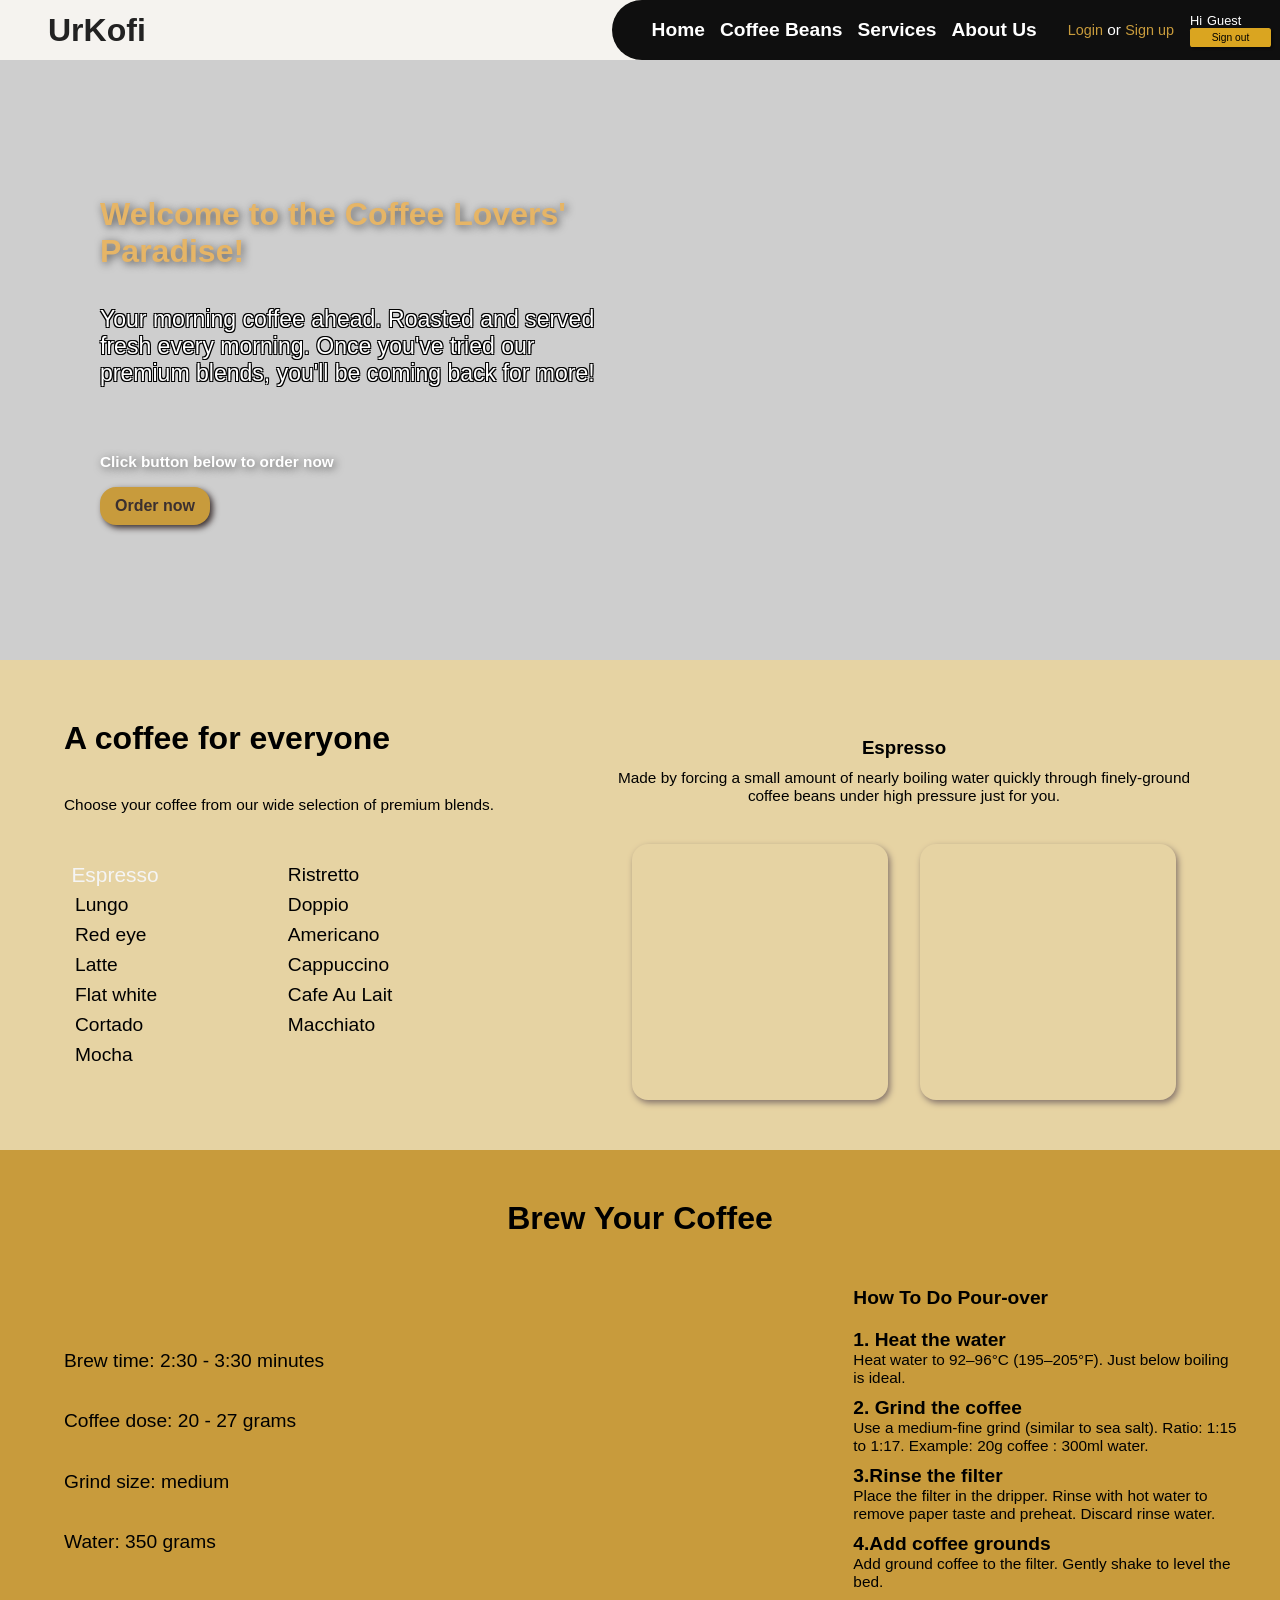
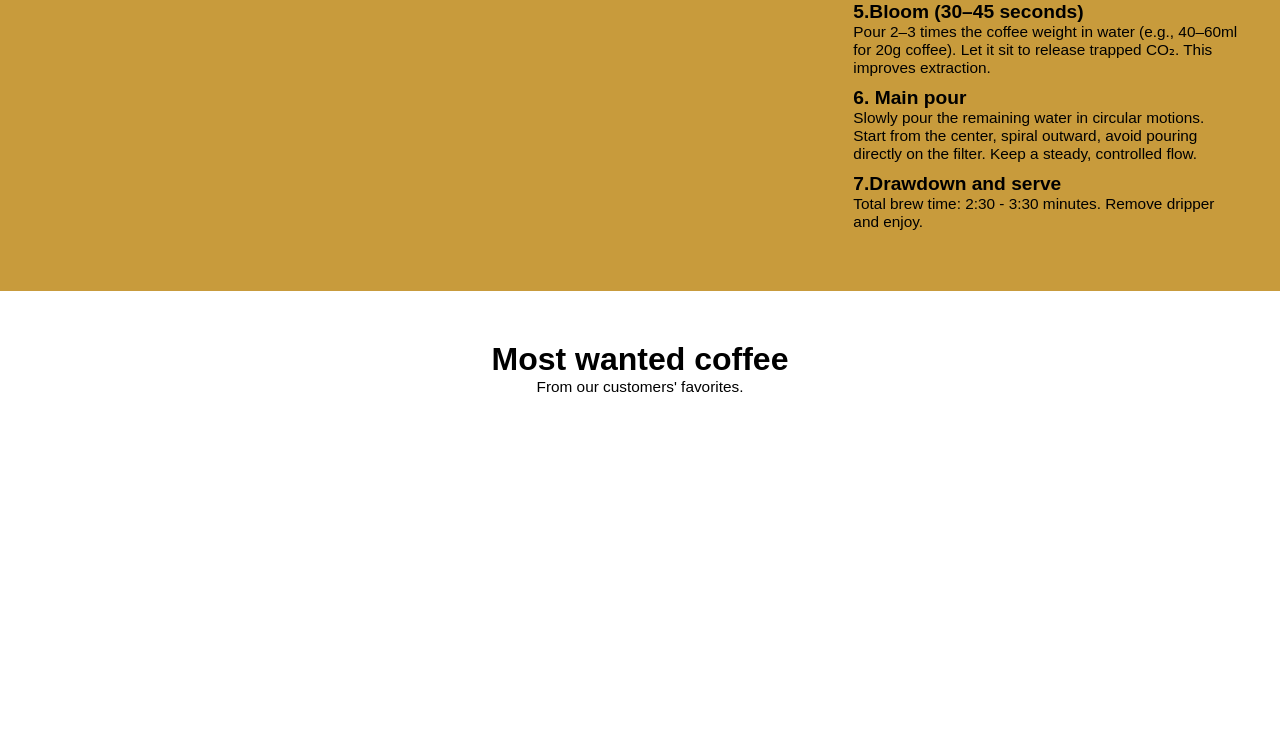
==== commit 578824b1: "redesigned reservation html" ====
--- a/aboutus.html
+++ b/aboutus.html
@@ -148,7 +148,8 @@
         </ul>
       </section>-->
     </main>
-    <script src="js/fetchHTML.js" defer></script>
+    <script src="js/fetchFooter.js" defer></script>
+    <script src="js/mobileToHome.js" defer></script>
     <script src="js/login.js" defer></script>
     <script src="js/signup.js" defer></script>
     <script src="js/mobileNav.js" defer></script>
--- a/style/aboutUs.css
+++ b/style/aboutUs.css
@@ -224,15 +224,19 @@
         width: 100vw;
         height: 100vh;
         top: 0;
-        left: 0;
-        background-color: goldenrod;
+        right: 0;
+        background-color: white;
         z-index: 99;
         transform: translateX(100%);
         opacity: 0;
-        transition: transform 0.6s ease, opacity 0.6s ease;
-        overflow-x: auto;
-    }
-    .activeInput {
+        transition: transform 0.4s ease, opacity 0.4s ease;
+        overflow-x: hidden;
+        overflow-y: auto;
+         will-change: transform, opacity;
+    backface-visibility: hidden;
+
+    }
+    .about-us-mobile-container.activeBurger {
         transform: translateX(0);
         opacity: 1;
     }
--- a/style/index.css
+++ b/style/index.css
@@ -5,10 +5,11 @@
 body{
     display: flex;
     flex-direction: column;
-    min-height: 100vh;
     margin: 0;
     padding: 0;
-    width: 100%;
+}
+.no-scroll{
+    scroll-behavior: unset;
 }
 ul{
     list-style:none;
@@ -152,7 +153,7 @@
         position: fixed;
         bottom: 0;
         left: 0;
-        background-color: goldenrod;
+        background-color: #6D4C41;
         z-index: 9999;
         border-top: 1px black solid;
     }
@@ -186,6 +187,7 @@
         font-size: 12px;
         margin: 0;
         padding: 0;
+        color: white;
     } 
 
     /*These are needed for 599*/
@@ -200,7 +202,7 @@
         z-index: 99;
         transform: translateX(100%);
         opacity: 0;
-        transition: transform 0.6s ease, opacity 0.6s ease;
+        transition: transform 0.4s ease, opacity 0.4s ease;
         overflow-x: auto;
     }
     .logged-user-container{
@@ -208,7 +210,7 @@
         height: 100vh;
         transform: translateX(100%);
         opacity: 0;
-        transition: transform 0.6s ease, opacity 0.6s ease;
+        transition: transform 0.4s ease, opacity 0.4s ease;
     }
     .activeInput {
         transform: translateX(0);
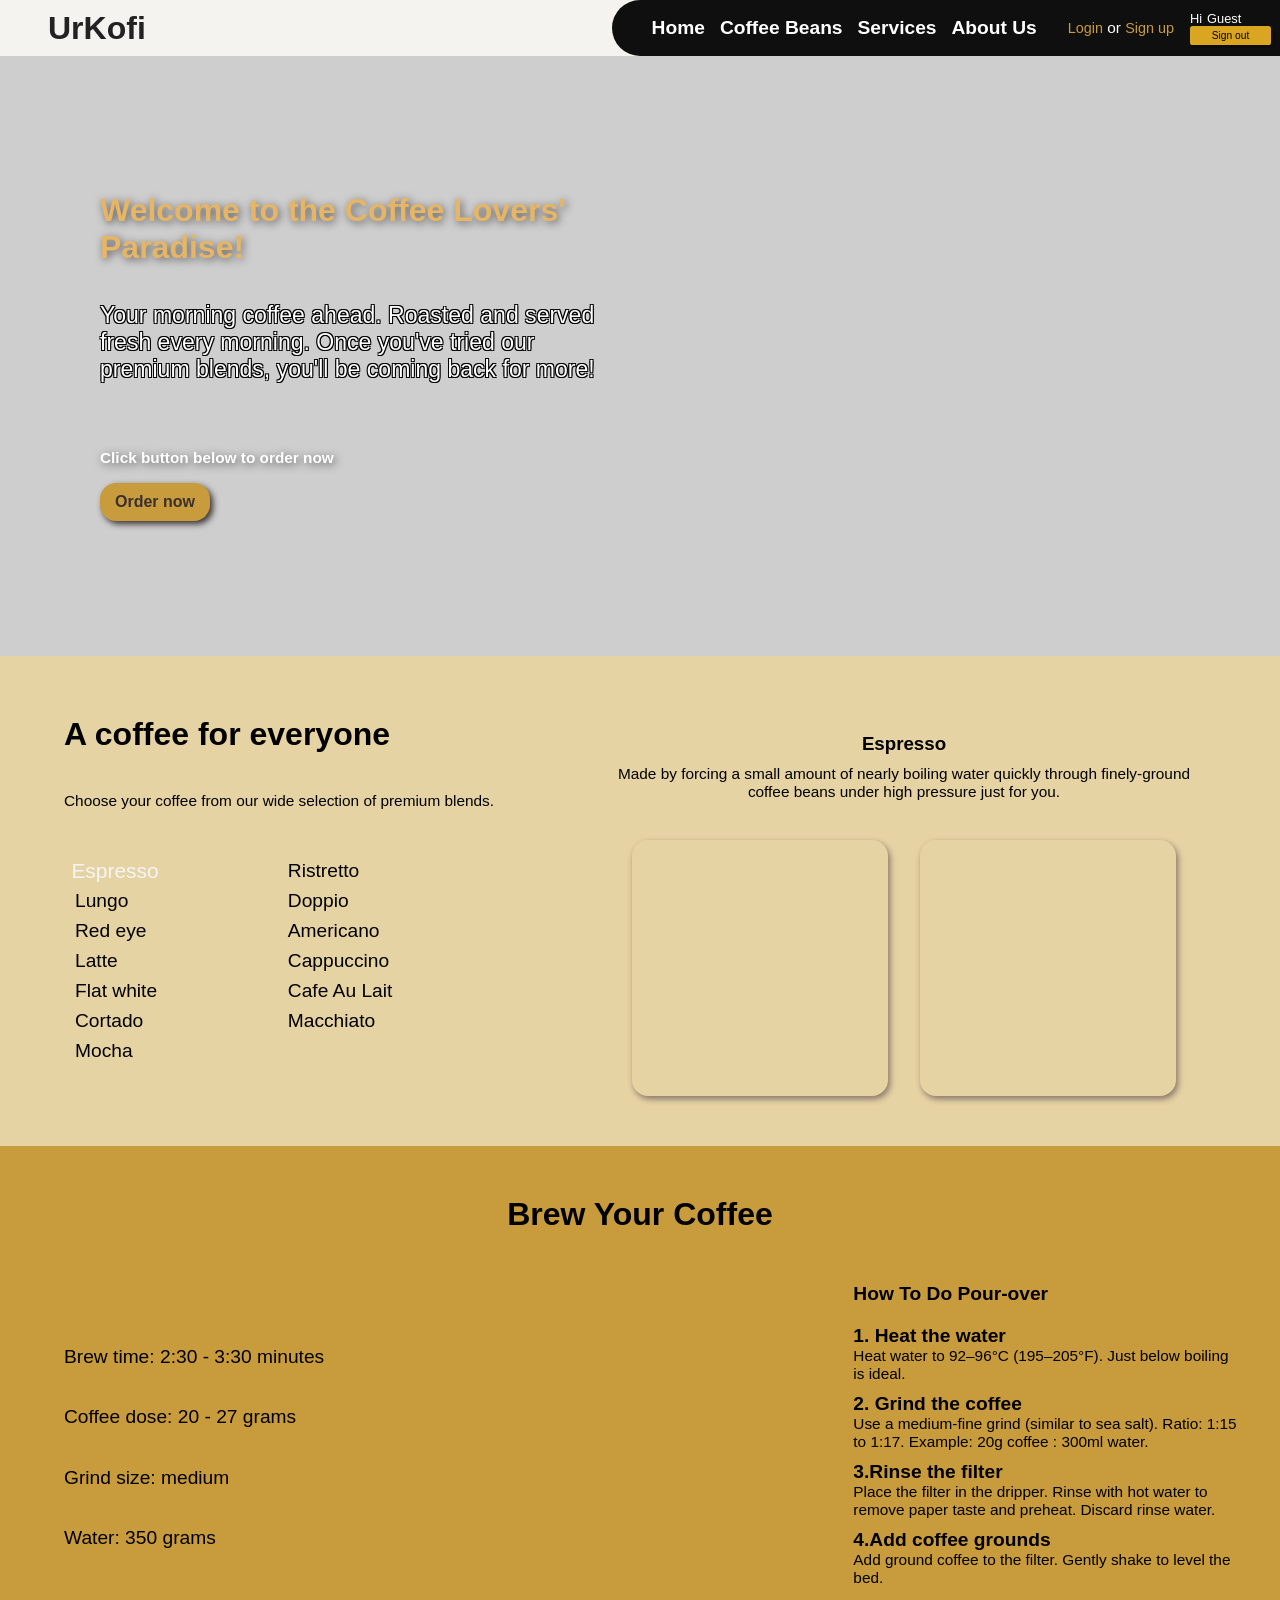
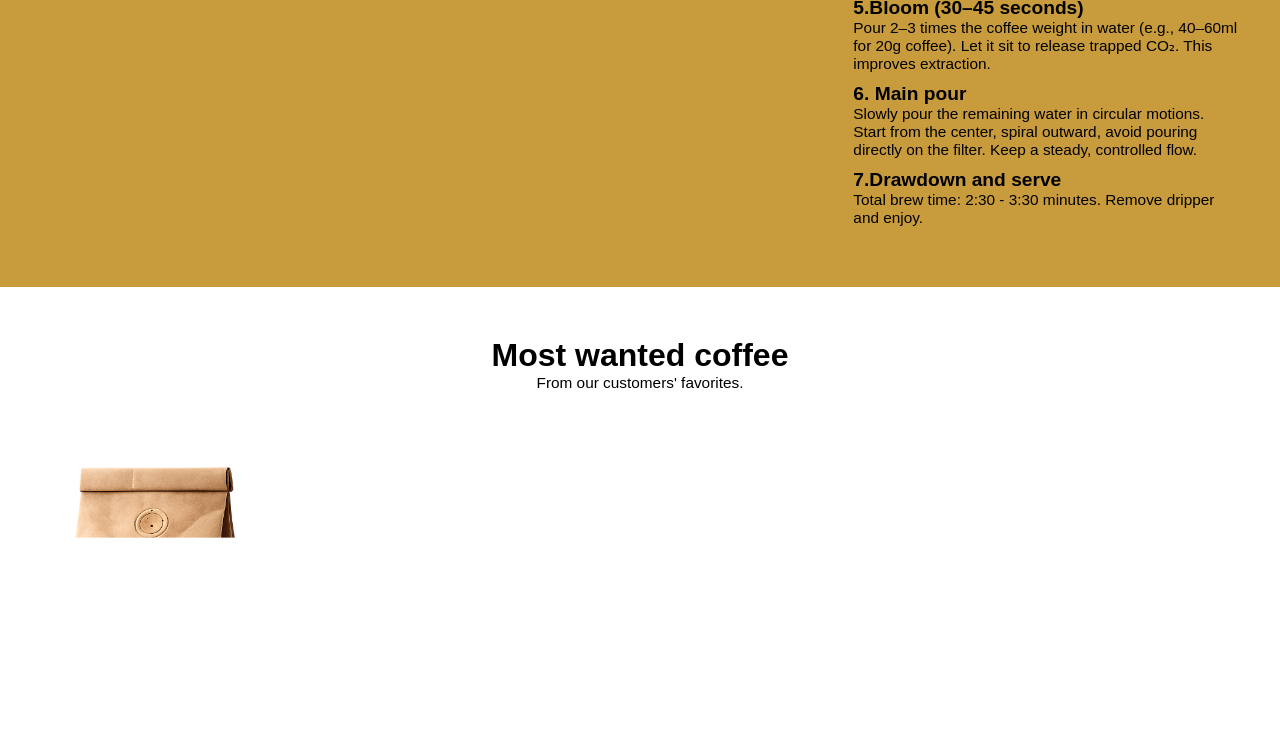
==== commit 73ca2d91: "added footer to all pages for mobile viewport" ====
--- a/aboutus.html
+++ b/aboutus.html
@@ -137,16 +137,6 @@
           </div>
         </div>
       </section>
-
-      <!--<section class="about-us-fourth-section-container">
-        <h3>Follow us</h3>
-        <ul>
-          <li><a href="https://www.facebook.com">Facebook</a></li>
-          <li><a href="https://www.instagram.com">Instagram</a></li>
-          <li><a href="https://www.twitter.com">Twitter</a></li>
-          <li><a href="https://www.linkedin.com">LinkedIn</a></li>
-        </ul>
-      </section>-->
     </main>
     <script src="js/fetchFooter.js" defer></script>
     <script src="js/mobileToHome.js" defer></script>
--- a/style/aboutUs.css
+++ b/style/aboutUs.css
@@ -165,7 +165,6 @@
 }*/
 @media only screen and (max-width: 599px){
     .about-us-content-image-container{
-        
         margin: 1em auto 0 auto; 
     }
     .about-us-content-image-container> h2{
@@ -201,7 +200,7 @@
         width: 90%; 
         flex-direction: row; 
         gap: 1em; 
-        margin: 0 auto; 
+        margin: 20px auto 0 auto; 
     }
     .mission> h3,
     .vission> h3{
@@ -240,75 +239,6 @@
         transform: translateX(0);
         opacity: 1;
     }
-    .mobile-footer-wraper{
-        width: 100vw;
-        display: flex;
-    }
-    .mobile-footer-container{
-        width: 100vw;
-        display: flex;
-        flex-direction: column;
-    }.mobile-footer-page-links{
-        width: 90%;
-        margin: 0 auto;
-        display: flex;
-        align-items: center;
-    }
-    .mobile-footer-links-title{
-        color: goldenrod;
-        width: 150px;
-    }
-    .mobile-footer-nav{
-        display: flex;
-        gap: 1.5em;
-        padding: 0;
-    }
-    .mobile-footer-nav-2{
-        display: flex;
-        flex-direction: column;
-        margin: 0;
-    }
-    .mobile-footer-nav> li> a> img{
-        width: 30px;
-    }
-    .mobile-footer-contact-items{
-        display: flex;
-        align-items: center;
-        gap: 1em;
-    }
-    .mobile-footer-contact-items> p{
-        color: whitesmoke;
-    }
-    .mobile-footer-contact-items> img{
-        width: 20px;
-        padding: 5px 0;
-    }
-    .mobile-footer-second-container{
-        display: flex;
-        flex-direction: column;
-        width: 100vw;
-    }
-    .mobile-footer-reserved{
-        width: 90%;
-        margin: 10px auto 0 auto;
-        color: whitesmoke;
-        text-align: center;
-    }
-    .mobile-footer-payment-methods{
-        width: 100vw;
-        text-align: center;
-        color: goldenrod;
-        margin-top: 20px;
-    }
-    .mobile-footer-second-container-images{
-        display: flex;
-        padding-bottom: 50px;
-        justify-content: center;
-        gap: 1em;
-    }
-    .mobile-payment-cards{
-        width: 50px;
-    }
 }
 @media (min-width: 600px) and (max-width: 768px){
     .about-us-second-section-container{
--- a/style/index.css
+++ b/style/index.css
@@ -37,7 +37,7 @@
 }
 .header-nav-container{
     width: 100%;
-    height: 60px;
+    
     display: flex;
     background-color: #f5f3ef;
 }
@@ -194,11 +194,11 @@
     .input-field-container{
         position: fixed;
         inset: 0;
-        width: 100vw;
+        width: 100%;
         height: 100vh;
         top: 0;
         left: 0;
-        background-color: goldenrod;
+        background-color: white;
         z-index: 99;
         transform: translateX(100%);
         opacity: 0;
@@ -206,7 +206,7 @@
         overflow-x: auto;
     }
     .logged-user-container{
-        width: 100vw;
+        width: 100%;
         height: 100vh;
         transform: translateX(100%);
         opacity: 0;
@@ -895,8 +895,10 @@
         border-radius: 50%;
         border: none;
         background-color: #ccc;
-        cursor: pointer;
         padding: 0;
+    }
+    .slider-dots> button:hover {
+        cursor: initial;
     }
 }
 @media (min-width: 600px) and (max-width: 768px){
@@ -1008,8 +1010,7 @@
 }
 .footer-contact-items p{
     color: whitesmoke;
-    font-size: clamp(0.9rem, 1vw, 1.4rem);
-    height: clamp(1rem, 1.5vw, 2rem);
+    font-size: clamp(0.8rem, 1vw, 1.4rem);
     margin: auto 0 auto 10px;
     flex-wrap: wrap;
     
@@ -1026,6 +1027,7 @@
 }
 .footer-second-container > p{
     color: whitesmoke;
+    font-size: clamp(0.8rem, 1vw, 1.4rem);
 }
 .payment-methods{
     margin: 0 10px 0 auto;
@@ -1037,11 +1039,78 @@
 }
 .payment-cards{
     width: clamp(30px, 3vw, 60px);
+}
+.mobile-media-images{
+    display: none;
 }
 @media only screen and (max-width: 599px){
     footer{
         display: none;
     }
+    .mobile-footer-wraper{
+        width: 100%;
+        display: flex;
+    }
+    .footer-first-container{
+        width: 100%;
+        display: flex;
+        flex-direction: column;
+        gap: 20px;
+        padding: 30px 0;
+    }
+    .footer-page-links{
+        width: 90%;
+        margin: 0 auto;
+        display: flex !important;
+        flex-direction: row !important;
+    }
+    .footer-links-title{
+        width: 20%;
+        margin: auto 0;
+    }
+    .mobile-media{
+        display: flex !important;
+        flex-direction: row !important;
+    }
+    .mobile-media-images{
+        display: block;
+        width: 30px;
+    }
+    .social-text{
+        display: none;
+    }
+    .footer-logo-container,
+    .mobile-links{
+        display: none !important;
+    }
+    .mobile-footer-contacts{
+        gap: 10px !important;
+    }
+    .footer-contact-items{
+        display: flex !important;
+        align-items: center !important;
+    }
+    .footer-contact-items> p{
+        margin: auto 0 auto 10px;
+    }
+    .footer-second-container{
+        display: flex;
+        flex-direction: column;
+        justify-content: center !important;
+        padding: 10px 0 60px 0;
+    }
+    .footer-reserved{
+        margin-left: unset;
+    }
+    .footer-second-container > p{
+        color: whitesmoke;
+    }
+    .payment-methods{
+        margin: unset;
+    }
+    .footer-second-container-images{
+        margin-right: unset;
+    }  
 }
 @media (min-width: 600px) and (max-width: 768px){
     footer{
@@ -1052,7 +1121,5 @@
         width: 95%; 
         margin: 0 auto; 
     }
+}
 
-
- 
-}
--- a/style/service.css
+++ b/style/service.css
@@ -185,10 +185,10 @@
 }
 @media only screen and (max-width: 599px){
     .service-second-section-container{
-        width: 100vw; 
+        width: 100%; 
         background-color: white; 
         gap: 1em; 
-        padding-bottom: 20px;
+        padding-bottom: 50px;
     }
     .service-second-section-container> h2{
         width: 90%; 
@@ -198,7 +198,7 @@
     .barista-list-container,
     .service-second-section-container div:nth-child(3),
     .service-second-section-container div:nth-child(5){
-        width: 100vw; 
+        width: 100%; 
         display: flex;
         flex-direction: column; 
     }
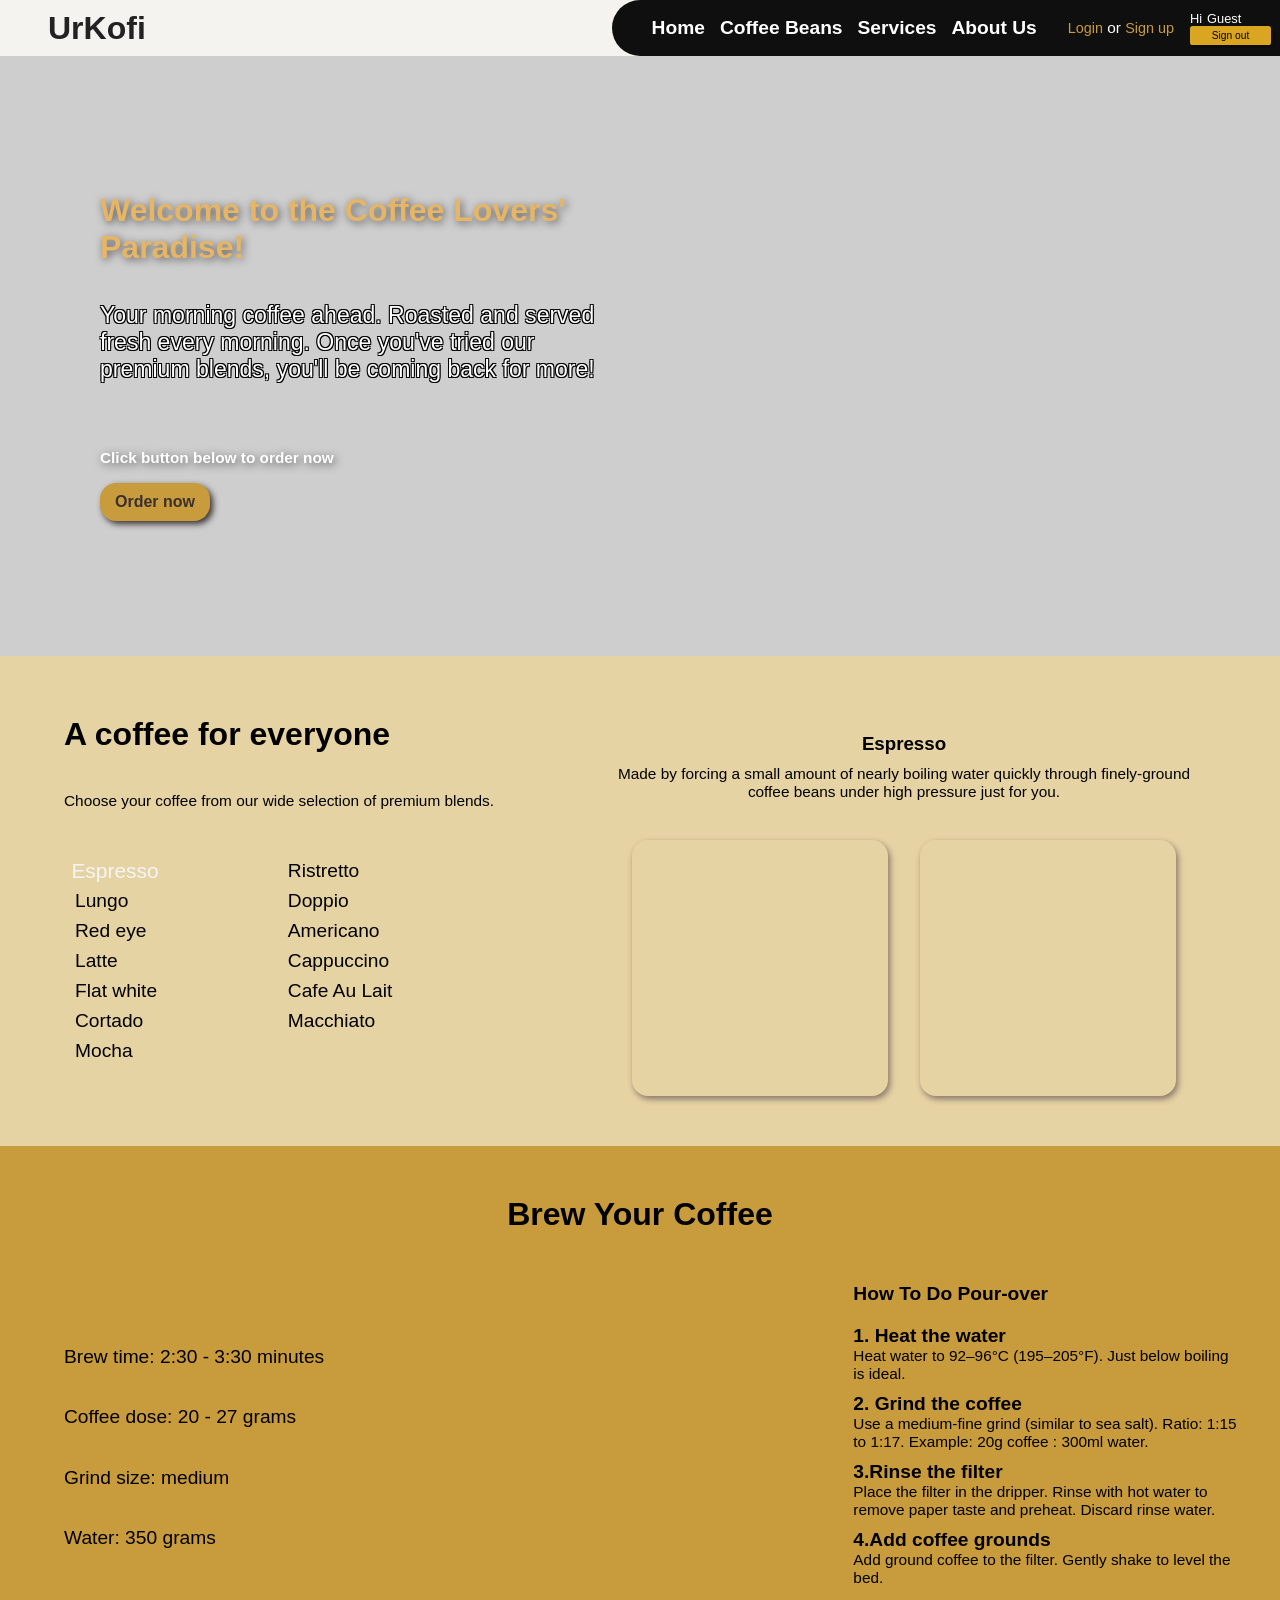
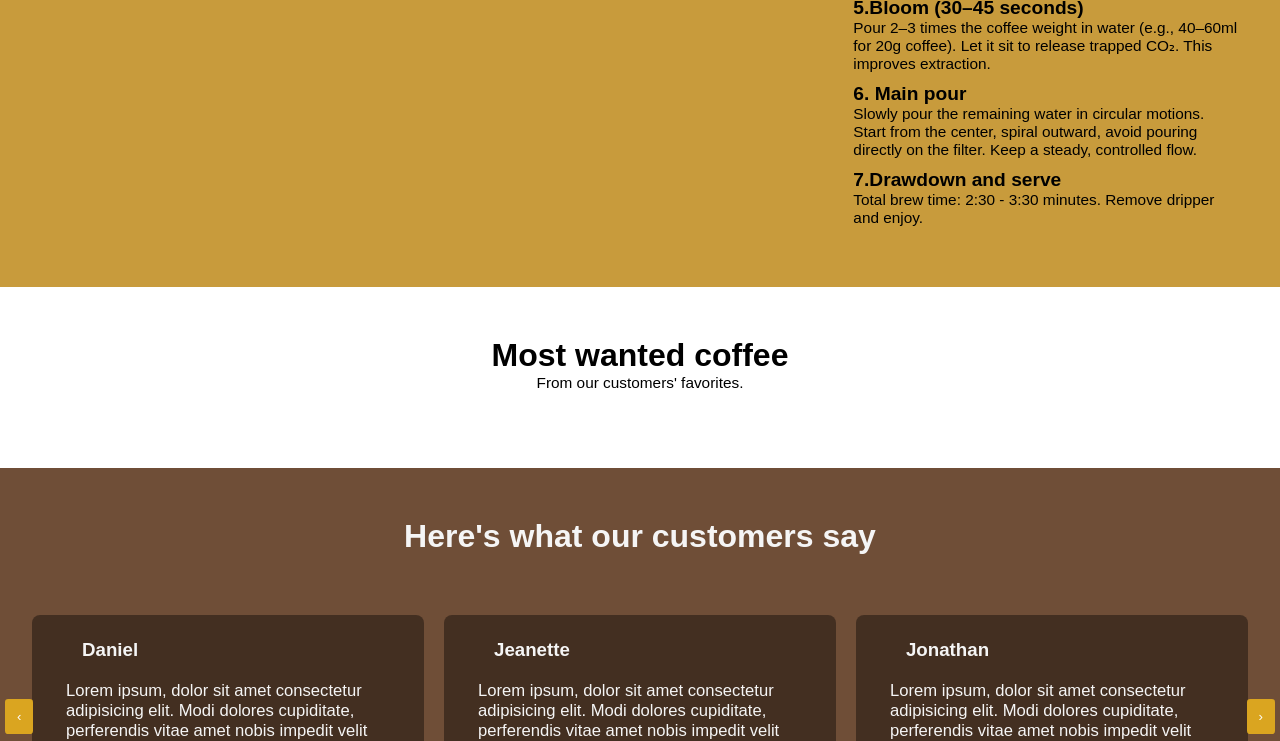
==== commit ec847775: "fixe the function of  tosignup form button while in cart html during mobile viewport" ====
--- a/aboutus.html
+++ b/aboutus.html
@@ -141,8 +141,8 @@
     <script src="js/fetchFooter.js" defer></script>
     <script src="js/mobileToHome.js" defer></script>
     <script src="js/login.js" defer></script>
+    <script src="js/mobileNav.js" defer></script>
     <script src="js/signup.js" defer></script>
-    <script src="js/mobileNav.js" defer></script>
     <script src="js/mobileFooter.js" defer></script>
   </body>
 </html>
